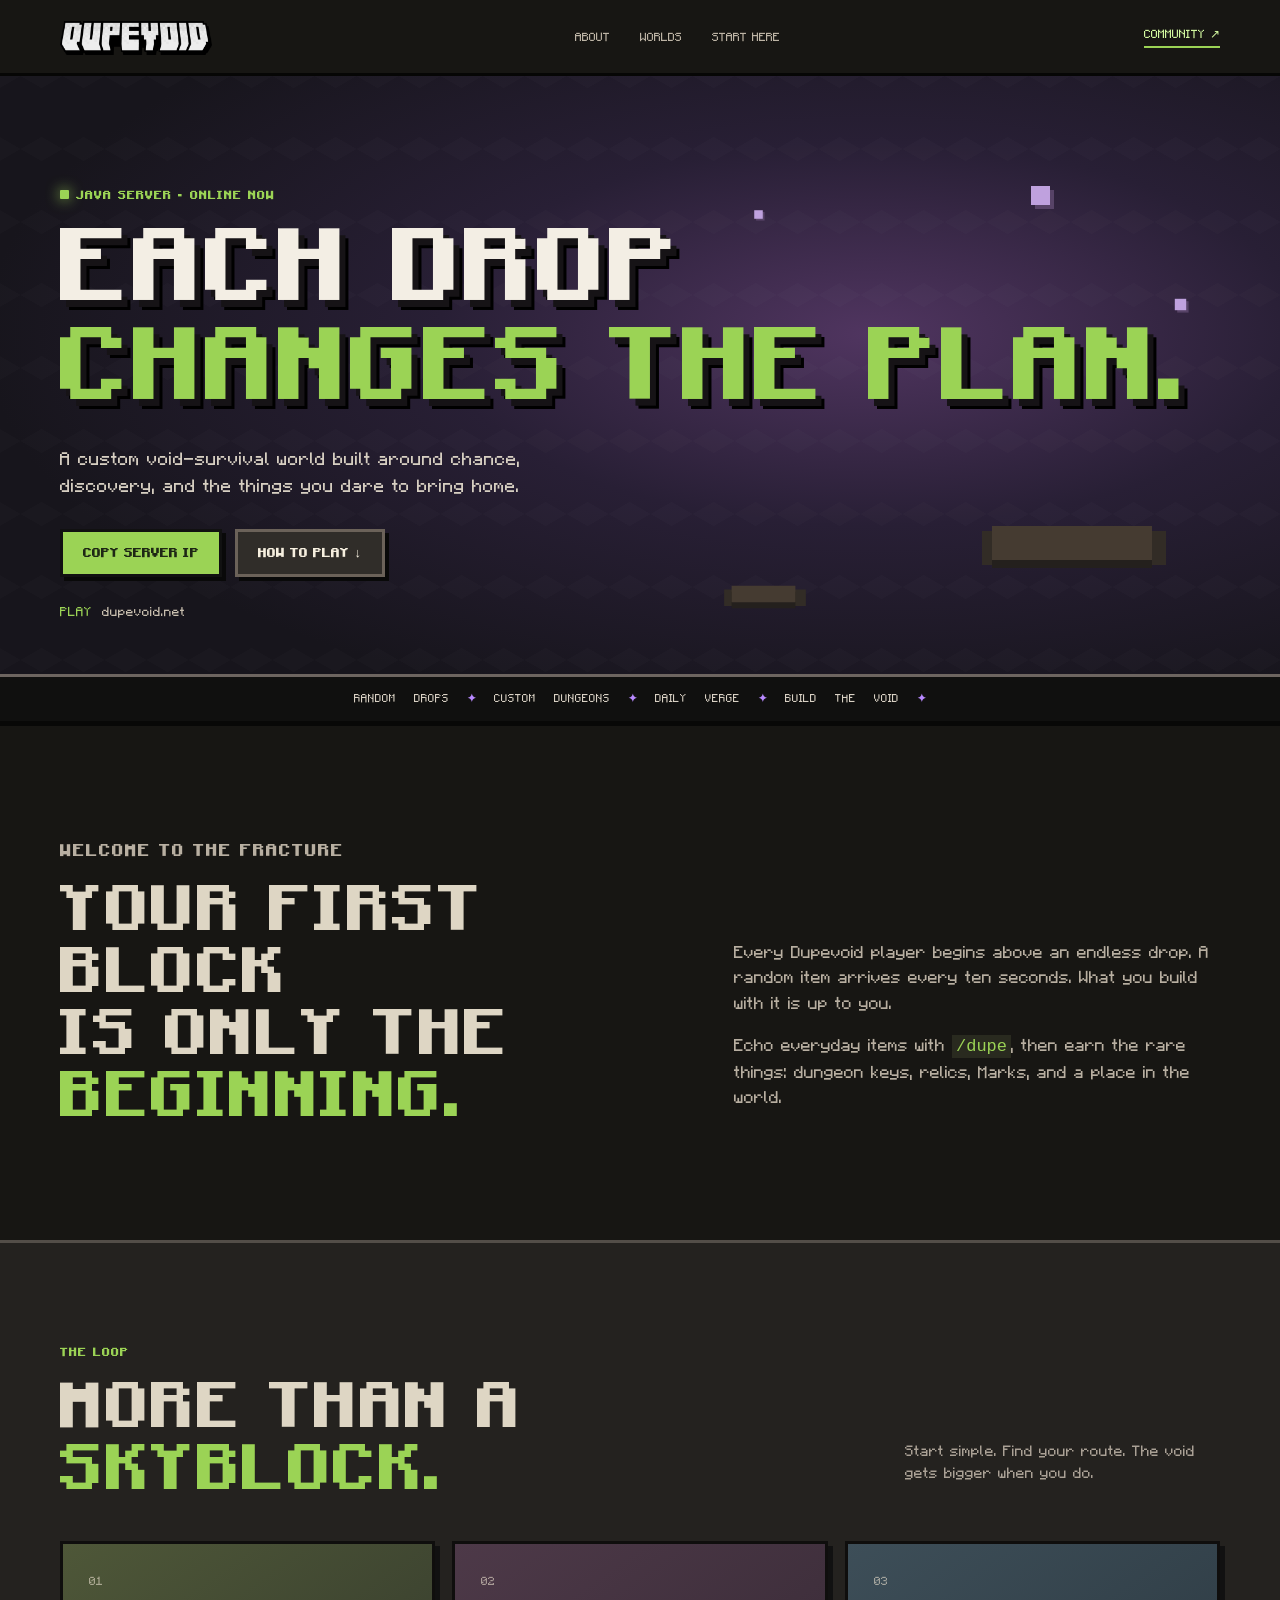
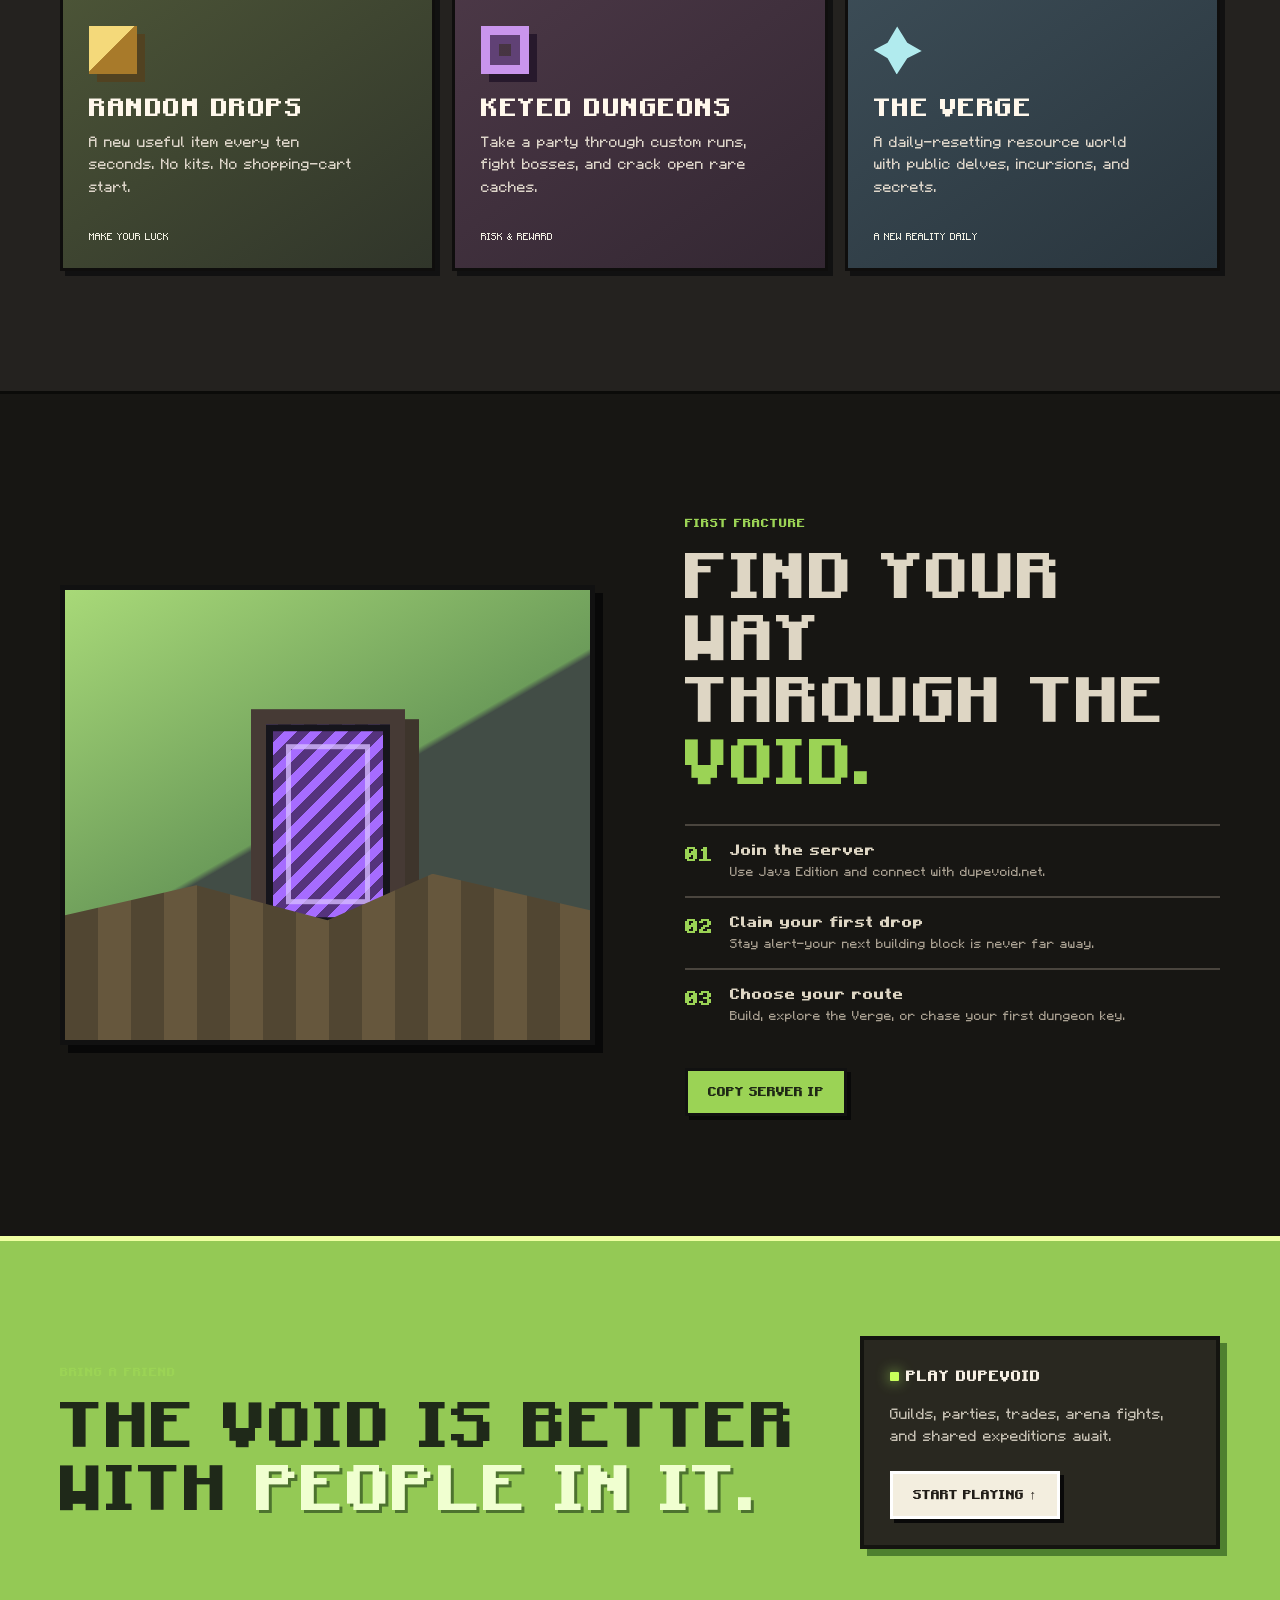
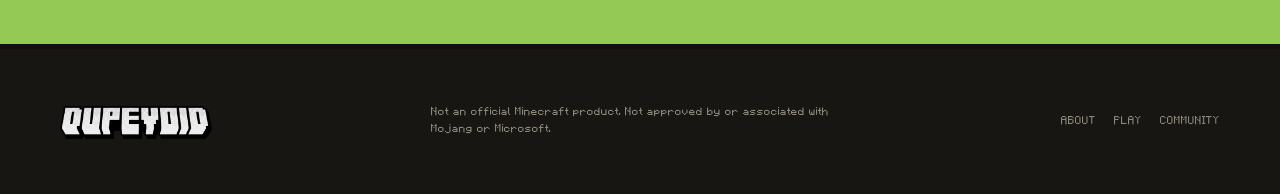
==== index.html @ ada8e4bd "Simplify to static Cloudflare Pages site" ====
<!doctype html>
<html lang="en"><head><meta charset="utf-8"><meta name="viewport" content="width=device-width,initial-scale=1"><meta name="description" content="Dupevoid is a custom Minecraft void-survival server."><meta property="og:title" content="Dupevoid — Each Drop Changes the Plan"><meta property="og:image" content="https://dupevoid.net/assets/og.png"><title>Dupevoid — Each Drop Changes the Plan</title><style>
@font-face{font-family:Mine;src:url("assets/fonts/MinecraftRegular-Bmg3.otf")}@font-face{font-family:Mine;src:url("assets/fonts/MinecraftBold-nMK1.otf");font-weight:800}:root{--ink:#151411;--ash:#ded6c4;--muted:#aaa192;--lime:#9bd355;--mint:#d3f9a0;--violet:#b889ff;--shell:min(1160px,calc(100% - 48px))}*{box-sizing:border-box}html{scroll-behavior:smooth;background:var(--ink)}body{margin:0;color:var(--ash);background:#171613;font:15px/1.5 Mine,monospace}a{color:inherit;text-decoration:none}.shell{width:var(--shell);margin:auto}.topbar{height:76px;display:flex;justify-content:space-between;align-items:center;padding:0 max(24px,calc((100vw - 1160px)/2));background:#171613;border-bottom:3px solid #060605;position:relative;z-index:5}.brand img{display:block;width:150px;height:48px;object-fit:contain;filter:drop-shadow(2px 3px #000)}nav{display:flex;gap:30px;text-transform:uppercase;font-size:12px;color:#bdb4a5}nav a:hover,.footer a:hover{color:var(--lime)}.discord-link{font-size:12px;text-transform:uppercase;color:var(--mint);border-bottom:2px solid var(--lime);padding-bottom:3px}.hero{min-height:650px;position:relative;overflow:hidden;background:radial-gradient(ellipse at 68% 40%,#503560,#281f35 35%,#17151c 72%);border-bottom:5px solid #080807}.hero:before{content:"";position:absolute;inset:0;opacity:.45;background-image:linear-gradient(30deg,#ffffff08 12%,transparent 12.5%,transparent 87%,#ffffff08 87.5%),linear-gradient(150deg,#ffffff08 12%,transparent 12.5%,transparent 87%,#ffffff08 87.5%);background-size:42px 73px}.hero-content{position:relative;z-index:2;padding-top:110px}.eyebrow,.section-kicker{margin:0 0 16px;font-size:12px;color:var(--lime);text-transform:uppercase;letter-spacing:1px;font-weight:800}.pulse,.online-dot{width:9px;height:9px;display:inline-block;border-radius:1px;background:var(--lime);box-shadow:0 0 14px var(--lime);margin-right:7px}h1,h2,h3,p{margin-top:0}h1,h2,h3{font-weight:800;line-height:.97;letter-spacing:.5px}h1{font-size:clamp(52px,8vw,112px);color:#f3eee4;text-shadow:6px 7px #161316,9px 10px #000;margin:0}h1 em,h2 span{color:var(--lime);font-style:normal}.hero-copy{font-size:18px;max-width:490px;margin:28px 0;color:#d6cec1}.hero-actions{display:flex;gap:13px;flex-wrap:wrap}.button{display:inline-flex;cursor:pointer;align-items:center;justify-content:center;gap:12px;padding:14px 20px 12px;border:3px solid #111;text-transform:uppercase;font:800 13px Mine,monospace;box-shadow:4px 4px #090909;transition:.15s}.button:hover{transform:translate(2px,2px);box-shadow:2px 2px #090909}.green{background:var(--lime);color:#1e2715}.dark{background:#302d29;color:#f6efdf;border-color:#6b6259}.light{background:#f3eedf;color:#211d18;border-color:#fff}.server-address{margin:26px 0 0;color:#c8beae;font-size:13px}.server-address span{color:var(--lime);margin-right:10px}.hero-strip{position:absolute;z-index:2;bottom:0;width:100%;background:#10100f;border-top:3px solid #6d6560;padding:14px 0;text-align:center;color:#d9d1c4;font-size:11px;word-spacing:14px}.hero-strip b{color:var(--violet)}.float{position:absolute;display:block}.block{width:19px;height:19px;background:#bfa1de;box-shadow:4px 4px #574367}.b1{top:17%;right:18%}.b2{top:34%;right:7%;transform:scale(.6)}.b3{top:20%;right:40%;transform:scale(.45)}.island{background:#453b31;box-shadow:0 8px #24201d,14px 5px #322c26,-10px 5px #322c26}.i1{width:160px;height:34px;right:10%;bottom:25%}.i2{width:85px;height:22px;right:37%;bottom:18%;transform:scale(.75)}.section{padding:112px 0}.intro-grid{display:grid;grid-template-columns:1.1fr .9fr;gap:80px;align-items:end}.intro h2,.systems h2,.journey h2,.community h2{font-size:clamp(40px,5vw,70px);margin:0}.intro p{color:#b8afa1;font-size:17px}.intro code{color:var(--lime);background:#292a1f;padding:2px 4px}.systems{background:#24221f;padding:100px 0 120px;border-top:3px solid #534e48;border-bottom:3px solid #0b0b09}.systems-heading{display:flex;align-items:end;justify-content:space-between;gap:50px;margin-bottom:40px}.systems-heading>p{max-width:315px;color:#aaa195}.card-grid{display:grid;grid-template-columns:repeat(3,1fr);gap:17px}.feature-card{min-height:330px;position:relative;overflow:hidden;padding:26px;border:3px solid #0f0e0d;box-shadow:5px 5px #111}.drops{background:linear-gradient(145deg,#4e5738,#30352a)}.dungeon{background:linear-gradient(145deg,#4d3948,#332732)}.verge{background:linear-gradient(145deg,#3d4e58,#29353d)}.card-number{color:#e9dfcd99;font-size:12px}.pixel{width:48px;height:48px;margin:34px 0 23px}.box{background:linear-gradient(135deg,#f4d97a 0 47%,#a87a2a 48%);box-shadow:8px 8px #514221}.gate{border:9px solid #c995ed;box-shadow:inset 0 0 0 9px #604175,8px 8px #27192c}.rift{background:#b1ebee;clip-path:polygon(49% 0,70% 34%,100% 51%,70% 66%,48% 100%,29% 66%,0 49%,29% 34%);box-shadow:8px 8px #386b70}.feature-card h3{font-size:25px;margin:0 0 10px;color:#fff8ec}.feature-card p{color:#ded6ca;max-width:275px}.card-tag{position:absolute;bottom:23px;color:#f4f2e5;font-size:10px}.journey{padding:120px 0;display:grid;grid-template-columns:1fr 1fr;gap:90px;align-items:center}.journey-art{height:460px;position:relative;background:linear-gradient(150deg,#a8d978,#6c9c5a 48%,#424d46 49%);overflow:hidden;border:5px solid #111;box-shadow:8px 8px #080808}.ground{position:absolute;bottom:0;width:100%;height:37%;background:repeating-linear-gradient(90deg,#514632 0 33px,#66573d 33px 66px);clip-path:polygon(0 25%,25% 7%,50% 28%,70% 0,100% 22%,100% 100%,0 100%)}.portal{position:absolute;width:154px;height:230px;left:50%;top:50%;transform:translate(-50%,-46%);border:15px solid #463a35;box-shadow:inset 0 0 0 7px #16151c,14px 10px #3e352c;background:repeating-linear-gradient(135deg,#a66cff 0 9px,#55337d 9px 18px)}.portal span{position:absolute;inset:20px;border:5px solid #d5bbff;opacity:.8}.journey-copy ol{padding:0;margin:28px 0;list-style:none}.journey-copy li{display:flex;gap:17px;padding:14px 0;border-top:2px solid #4a453e}.journey-copy li strong{color:var(--lime);font-size:20px}.journey-copy li b,.journey-copy li small{display:block}.journey-copy li small{color:var(--muted);font-size:13px}.community{padding:95px 0;background:#94c955;color:#1f2919;border-top:5px solid #efffa2;border-bottom:5px solid #111}.community-inner{display:flex;justify-content:space-between;align-items:center;gap:60px}.community h2{color:#1f2919}.community h2 span{color:#f0ffd0;text-shadow:3px 3px #4d732f}.community-card{width:min(360px,100%);padding:26px;color:#f7f0e4;background:#292820;border:4px solid #141410;box-shadow:7px 7px #4e802f}.community-card p{color:#c6c0b3;margin:15px 0 22px}.online-dot{background:#c9ff5b}.footer{padding:48px 0;display:flex;justify-content:space-between;gap:28px;align-items:center;color:#8c8579;font-size:11px}.footer p{max-width:410px;margin:0}.footer>div{display:flex;gap:18px;text-transform:uppercase}@media(max-width:720px){.topbar{height:64px;padding:0 20px}.brand img{width:112px;height:38px}nav{display:none}.hero{min-height:610px}.hero-content{padding-top:85px}.hero-strip{line-height:2;word-spacing:4px;padding-inline:20px}.intro-grid,.journey,.card-grid{grid-template-columns:1fr}.intro-grid{gap:25px}.section,.systems{padding:72px 0}.systems-heading,.community-inner{display:block}.systems-heading>p{margin-top:22px}.feature-card{min-height:285px}.journey{padding:80px 0;gap:45px}.journey-art{height:330px}.community{padding:70px 0}.community-card{margin-top:36px}.footer{display:block}.footer p{margin:25px 0}.footer>div{flex-wrap:wrap}.float{opacity:.55}}
</style></head><body>
<header class="topbar"><a class="brand" href="#top"><img src="assets/dupevoid-logo.png" alt="Dupevoid"></a><nav><a href="#about">About</a><a href="#worlds">Worlds</a><a href="#begin">Start here</a></nav><a class="discord-link" href="#community">Community ↗</a></header><main><section class="hero" id="top"><i class="float block b1"></i><i class="float block b2"></i><i class="float block b3"></i><i class="float island i1"></i><i class="float island i2"></i><div class="hero-content shell"><p class="eyebrow"><span class="pulse"></span>Java server · Online now</p><h1>EACH DROP<br><em>CHANGES THE PLAN.</em></h1><p class="hero-copy">A custom void-survival world built around chance, discovery, and the things you dare to bring home.</p><div class="hero-actions"><button class="button green copy">Copy server IP</button><a class="button dark" href="#begin">How to play ↓</a></div><p class="server-address"><span>PLAY</span>dupevoid.net</p></div><div class="hero-strip">RANDOM DROPS <b>✦</b> CUSTOM DUNGEONS <b>✦</b> DAILY VERGE <b>✦</b> BUILD THE VOID <b>✦</b></div></section>
<section class="intro section shell" id="about"><p class="section-kicker">WELCOME TO THE FRACTURE</p><div class="intro-grid"><h2>YOUR FIRST BLOCK<br>IS ONLY THE <span>BEGINNING.</span></h2><div><p>Every Dupevoid player begins above an endless drop. A random item arrives every ten seconds. What you build with it is up to you.</p><p>Echo everyday items with <code>/dupe</code>, then earn the rare things: dungeon keys, relics, Marks, and a place in the world.</p></div></div></section>
<section class="systems" id="worlds"><div class="shell"><div class="systems-heading"><div><p class="section-kicker">THE LOOP</p><h2>MORE THAN A<br><span>SKYBLOCK.</span></h2></div><p>Start simple. Find your route. The void gets bigger when you do.</p></div><div class="card-grid"><article class="feature-card drops"><span class="card-number">01</span><div class="pixel box"></div><h3>RANDOM DROPS</h3><p>A new useful item every ten seconds. No kits. No shopping-cart start.</p><span class="card-tag">MAKE YOUR LUCK</span></article><article class="feature-card dungeon"><span class="card-number">02</span><div class="pixel gate"></div><h3>KEYED DUNGEONS</h3><p>Take a party through custom runs, fight bosses, and crack open rare caches.</p><span class="card-tag">RISK &amp; REWARD</span></article><article class="feature-card verge"><span class="card-number">03</span><div class="pixel rift"></div><h3>THE VERGE</h3><p>A daily-resetting resource world with public delves, incursions, and secrets.</p><span class="card-tag">A NEW REALITY DAILY</span></article></div></div></section>
<section class="journey shell" id="begin"><div class="journey-art"><div class="portal"><span></span></div><div class="ground"></div></div><div class="journey-copy"><p class="section-kicker">FIRST FRACTURE</p><h2>FIND YOUR WAY<br>THROUGH THE <span>VOID.</span></h2><ol><li><strong>01</strong><span><b>Join the server</b><small>Use Java Edition and connect with dupevoid.net.</small></span></li><li><strong>02</strong><span><b>Claim your first drop</b><small>Stay alert—your next building block is never far away.</small></span></li><li><strong>03</strong><span><b>Choose your route</b><small>Build, explore the Verge, or chase your first dungeon key.</small></span></li></ol><button class="button green copy">Copy server IP</button></div></section>
<section class="community" id="community"><div class="shell community-inner"><div><p class="section-kicker">BRING A FRIEND</p><h2>THE VOID IS BETTER<br>WITH <span>PEOPLE IN IT.</span></h2></div><div class="community-card"><span class="online-dot"></span><b>PLAY DUPEVOID</b><p>Guilds, parties, trades, arena fights, and shared expeditions await.</p><a class="button light" href="#top">Start playing ↑</a></div></div></section></main><footer class="footer shell"><a class="brand" href="#top"><img src="assets/dupevoid-logo.png" alt="Dupevoid"></a><p>Not an official Minecraft product. Not approved by or associated with Mojang or Microsoft.</p><div><a href="#about">About</a><a href="#begin">Play</a><a href="#community">Community</a></div></footer><script>document.querySelectorAll('.copy').forEach(b=>b.onclick=async()=>{await navigator.clipboard.writeText('dupevoid.net');let t=b.textContent;b.textContent='Copied!';setTimeout(()=>b.textContent=t,1600)})</script></body></html>
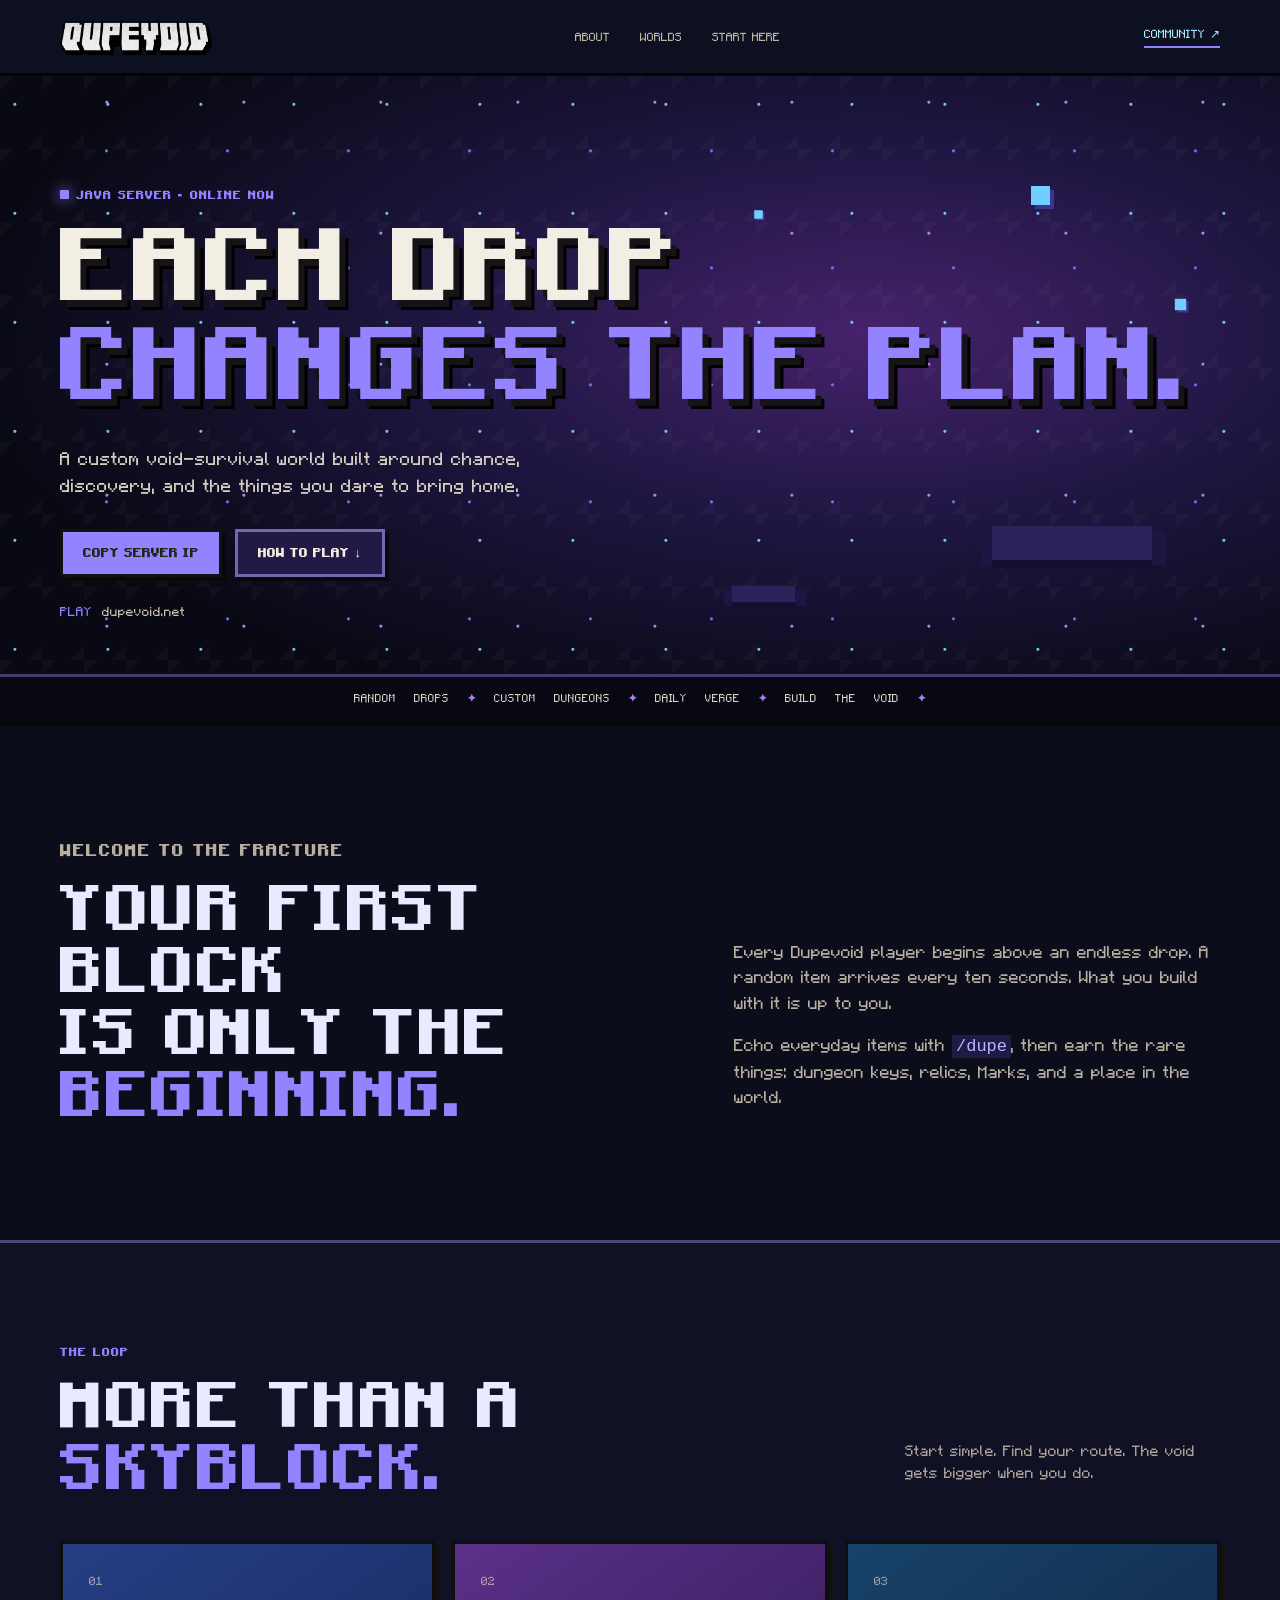
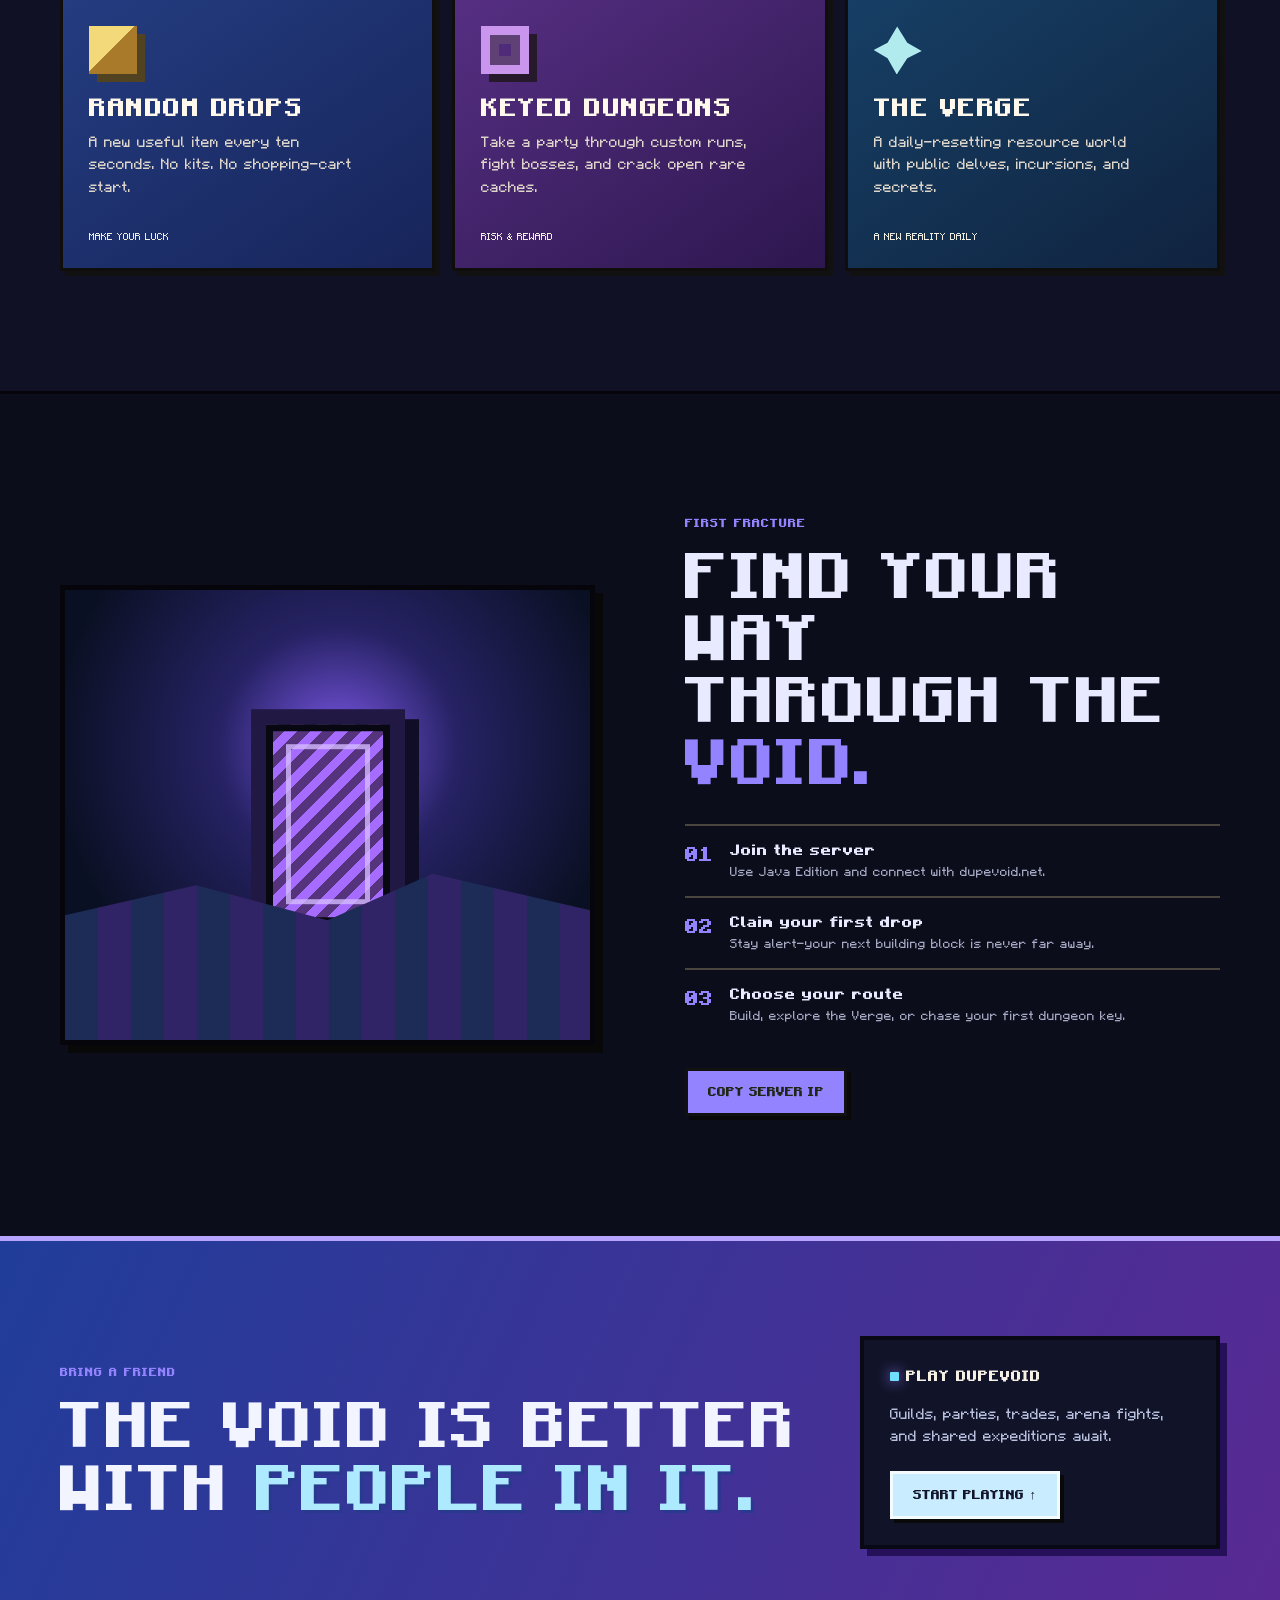
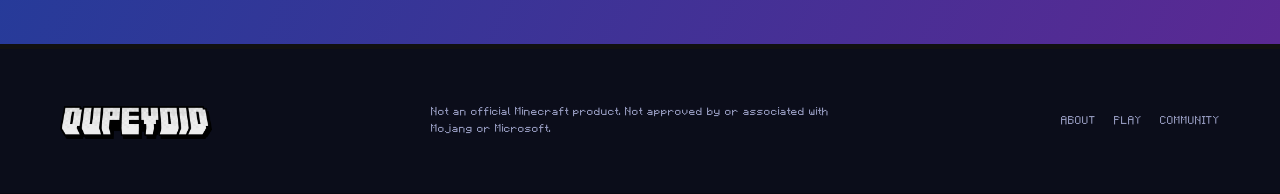
==== commit ae011323: "Shift Dupevoid site to void palette" ====
--- a/index.html
+++ b/index.html
@@ -1,6 +1,8 @@
 <!doctype html>
 <html lang="en"><head><meta charset="utf-8"><meta name="viewport" content="width=device-width,initial-scale=1"><meta name="description" content="Dupevoid is a custom Minecraft void-survival server."><meta property="og:title" content="Dupevoid — Each Drop Changes the Plan"><meta property="og:image" content="https://dupevoid.net/assets/og.png"><title>Dupevoid — Each Drop Changes the Plan</title><style>
 @font-face{font-family:Mine;src:url("assets/fonts/MinecraftRegular-Bmg3.otf")}@font-face{font-family:Mine;src:url("assets/fonts/MinecraftBold-nMK1.otf");font-weight:800}:root{--ink:#151411;--ash:#ded6c4;--muted:#aaa192;--lime:#9bd355;--mint:#d3f9a0;--violet:#b889ff;--shell:min(1160px,calc(100% - 48px))}*{box-sizing:border-box}html{scroll-behavior:smooth;background:var(--ink)}body{margin:0;color:var(--ash);background:#171613;font:15px/1.5 Mine,monospace}a{color:inherit;text-decoration:none}.shell{width:var(--shell);margin:auto}.topbar{height:76px;display:flex;justify-content:space-between;align-items:center;padding:0 max(24px,calc((100vw - 1160px)/2));background:#171613;border-bottom:3px solid #060605;position:relative;z-index:5}.brand img{display:block;width:150px;height:48px;object-fit:contain;filter:drop-shadow(2px 3px #000)}nav{display:flex;gap:30px;text-transform:uppercase;font-size:12px;color:#bdb4a5}nav a:hover,.footer a:hover{color:var(--lime)}.discord-link{font-size:12px;text-transform:uppercase;color:var(--mint);border-bottom:2px solid var(--lime);padding-bottom:3px}.hero{min-height:650px;position:relative;overflow:hidden;background:radial-gradient(ellipse at 68% 40%,#503560,#281f35 35%,#17151c 72%);border-bottom:5px solid #080807}.hero:before{content:"";position:absolute;inset:0;opacity:.45;background-image:linear-gradient(30deg,#ffffff08 12%,transparent 12.5%,transparent 87%,#ffffff08 87.5%),linear-gradient(150deg,#ffffff08 12%,transparent 12.5%,transparent 87%,#ffffff08 87.5%);background-size:42px 73px}.hero-content{position:relative;z-index:2;padding-top:110px}.eyebrow,.section-kicker{margin:0 0 16px;font-size:12px;color:var(--lime);text-transform:uppercase;letter-spacing:1px;font-weight:800}.pulse,.online-dot{width:9px;height:9px;display:inline-block;border-radius:1px;background:var(--lime);box-shadow:0 0 14px var(--lime);margin-right:7px}h1,h2,h3,p{margin-top:0}h1,h2,h3{font-weight:800;line-height:.97;letter-spacing:.5px}h1{font-size:clamp(52px,8vw,112px);color:#f3eee4;text-shadow:6px 7px #161316,9px 10px #000;margin:0}h1 em,h2 span{color:var(--lime);font-style:normal}.hero-copy{font-size:18px;max-width:490px;margin:28px 0;color:#d6cec1}.hero-actions{display:flex;gap:13px;flex-wrap:wrap}.button{display:inline-flex;cursor:pointer;align-items:center;justify-content:center;gap:12px;padding:14px 20px 12px;border:3px solid #111;text-transform:uppercase;font:800 13px Mine,monospace;box-shadow:4px 4px #090909;transition:.15s}.button:hover{transform:translate(2px,2px);box-shadow:2px 2px #090909}.green{background:var(--lime);color:#1e2715}.dark{background:#302d29;color:#f6efdf;border-color:#6b6259}.light{background:#f3eedf;color:#211d18;border-color:#fff}.server-address{margin:26px 0 0;color:#c8beae;font-size:13px}.server-address span{color:var(--lime);margin-right:10px}.hero-strip{position:absolute;z-index:2;bottom:0;width:100%;background:#10100f;border-top:3px solid #6d6560;padding:14px 0;text-align:center;color:#d9d1c4;font-size:11px;word-spacing:14px}.hero-strip b{color:var(--violet)}.float{position:absolute;display:block}.block{width:19px;height:19px;background:#bfa1de;box-shadow:4px 4px #574367}.b1{top:17%;right:18%}.b2{top:34%;right:7%;transform:scale(.6)}.b3{top:20%;right:40%;transform:scale(.45)}.island{background:#453b31;box-shadow:0 8px #24201d,14px 5px #322c26,-10px 5px #322c26}.i1{width:160px;height:34px;right:10%;bottom:25%}.i2{width:85px;height:22px;right:37%;bottom:18%;transform:scale(.75)}.section{padding:112px 0}.intro-grid{display:grid;grid-template-columns:1.1fr .9fr;gap:80px;align-items:end}.intro h2,.systems h2,.journey h2,.community h2{font-size:clamp(40px,5vw,70px);margin:0}.intro p{color:#b8afa1;font-size:17px}.intro code{color:var(--lime);background:#292a1f;padding:2px 4px}.systems{background:#24221f;padding:100px 0 120px;border-top:3px solid #534e48;border-bottom:3px solid #0b0b09}.systems-heading{display:flex;align-items:end;justify-content:space-between;gap:50px;margin-bottom:40px}.systems-heading>p{max-width:315px;color:#aaa195}.card-grid{display:grid;grid-template-columns:repeat(3,1fr);gap:17px}.feature-card{min-height:330px;position:relative;overflow:hidden;padding:26px;border:3px solid #0f0e0d;box-shadow:5px 5px #111}.drops{background:linear-gradient(145deg,#4e5738,#30352a)}.dungeon{background:linear-gradient(145deg,#4d3948,#332732)}.verge{background:linear-gradient(145deg,#3d4e58,#29353d)}.card-number{color:#e9dfcd99;font-size:12px}.pixel{width:48px;height:48px;margin:34px 0 23px}.box{background:linear-gradient(135deg,#f4d97a 0 47%,#a87a2a 48%);box-shadow:8px 8px #514221}.gate{border:9px solid #c995ed;box-shadow:inset 0 0 0 9px #604175,8px 8px #27192c}.rift{background:#b1ebee;clip-path:polygon(49% 0,70% 34%,100% 51%,70% 66%,48% 100%,29% 66%,0 49%,29% 34%);box-shadow:8px 8px #386b70}.feature-card h3{font-size:25px;margin:0 0 10px;color:#fff8ec}.feature-card p{color:#ded6ca;max-width:275px}.card-tag{position:absolute;bottom:23px;color:#f4f2e5;font-size:10px}.journey{padding:120px 0;display:grid;grid-template-columns:1fr 1fr;gap:90px;align-items:center}.journey-art{height:460px;position:relative;background:linear-gradient(150deg,#a8d978,#6c9c5a 48%,#424d46 49%);overflow:hidden;border:5px solid #111;box-shadow:8px 8px #080808}.ground{position:absolute;bottom:0;width:100%;height:37%;background:repeating-linear-gradient(90deg,#514632 0 33px,#66573d 33px 66px);clip-path:polygon(0 25%,25% 7%,50% 28%,70% 0,100% 22%,100% 100%,0 100%)}.portal{position:absolute;width:154px;height:230px;left:50%;top:50%;transform:translate(-50%,-46%);border:15px solid #463a35;box-shadow:inset 0 0 0 7px #16151c,14px 10px #3e352c;background:repeating-linear-gradient(135deg,#a66cff 0 9px,#55337d 9px 18px)}.portal span{position:absolute;inset:20px;border:5px solid #d5bbff;opacity:.8}.journey-copy ol{padding:0;margin:28px 0;list-style:none}.journey-copy li{display:flex;gap:17px;padding:14px 0;border-top:2px solid #4a453e}.journey-copy li strong{color:var(--lime);font-size:20px}.journey-copy li b,.journey-copy li small{display:block}.journey-copy li small{color:var(--muted);font-size:13px}.community{padding:95px 0;background:#94c955;color:#1f2919;border-top:5px solid #efffa2;border-bottom:5px solid #111}.community-inner{display:flex;justify-content:space-between;align-items:center;gap:60px}.community h2{color:#1f2919}.community h2 span{color:#f0ffd0;text-shadow:3px 3px #4d732f}.community-card{width:min(360px,100%);padding:26px;color:#f7f0e4;background:#292820;border:4px solid #141410;box-shadow:7px 7px #4e802f}.community-card p{color:#c6c0b3;margin:15px 0 22px}.online-dot{background:#c9ff5b}.footer{padding:48px 0;display:flex;justify-content:space-between;gap:28px;align-items:center;color:#8c8579;font-size:11px}.footer p{max-width:410px;margin:0}.footer>div{display:flex;gap:18px;text-transform:uppercase}@media(max-width:720px){.topbar{height:64px;padding:0 20px}.brand img{width:112px;height:38px}nav{display:none}.hero{min-height:610px}.hero-content{padding-top:85px}.hero-strip{line-height:2;word-spacing:4px;padding-inline:20px}.intro-grid,.journey,.card-grid{grid-template-columns:1fr}.intro-grid{gap:25px}.section,.systems{padding:72px 0}.systems-heading,.community-inner{display:block}.systems-heading>p{margin-top:22px}.feature-card{min-height:285px}.journey{padding:80px 0;gap:45px}.journey-art{height:330px}.community{padding:70px 0}.community-card{margin-top:36px}.footer{display:block}.footer p{margin:25px 0}.footer>div{flex-wrap:wrap}.float{opacity:.55}}
+/* Void palette override */
+:root{--ink:#080912;--ash:#e8eaff;--muted:#a5a9c4;--lime:#9383ff;--mint:#aeeaff;--violet:#bd77ff}body{background:#0b0d1a}.topbar{background:#0d1020;border-bottom-color:#03040a}.hero{background:radial-gradient(ellipse at 68% 40%,#46226c 0,#1e1641 35%,#090914 73%)}.hero:before{opacity:.9;background-image:radial-gradient(circle at 16% 26%,#7ad7ff 0 1px,transparent 2px),radial-gradient(circle at 78% 20%,#c28cff 0 1px,transparent 2px),radial-gradient(circle at 88% 64%,#7b7cff 0 1px,transparent 2px),linear-gradient(135deg,#ffffff08 12%,transparent 12.5%,transparent 87%,#ffffff08 87.5%);background-size:93px 109px,137px 131px,121px 117px,42px 73px}.block{background:#70cfff;box-shadow:4px 4px #3e3390}.island{background:#2a235a;box-shadow:0 8px #120e2d,14px 5px #1b1642,-10px 5px #1b1642}.systems{background:#101124;border-top-color:#4d4679;border-bottom-color:#05050b}.drops{background:linear-gradient(145deg,#253f84,#17245a)}.dungeon{background:linear-gradient(145deg,#5a3188,#2d174f)}.verge{background:linear-gradient(145deg,#174269,#10233f)}.journey-art{background:radial-gradient(circle at 52% 35%,#7d58e8 0,#262264 30%,#0a1023 71%);border-color:#05050b}.ground{background:repeating-linear-gradient(90deg,#1d2b57 0 33px,#312466 33px 66px)}.portal{border-color:#211943;box-shadow:inset 0 0 0 7px #070812,14px 10px #100d26}.community{background:linear-gradient(115deg,#203d9a,#5a2993);color:#eef0ff;border-top-color:#b6a4ff}.community h2{color:#f2f4ff}.community h2 span{color:#aeeaff;text-shadow:3px 3px #29398d}.community-card{background:#111329;border-color:#080914;box-shadow:7px 7px #27105a}.community-card p{color:#b9c0de}.online-dot{background:#70dfff}.light{background:#c9edff;color:#11142a;border-color:#f4fbff}.dark{background:#201a45;border-color:#7168b5}.intro code{color:#bcb5ff;background:#201b44}.hero-strip{background:#070812;border-top-color:#443d72}.footer{color:#9297bb}
 </style></head><body>
 <header class="topbar"><a class="brand" href="#top"><img src="assets/dupevoid-logo.png" alt="Dupevoid"></a><nav><a href="#about">About</a><a href="#worlds">Worlds</a><a href="#begin">Start here</a></nav><a class="discord-link" href="#community">Community ↗</a></header><main><section class="hero" id="top"><i class="float block b1"></i><i class="float block b2"></i><i class="float block b3"></i><i class="float island i1"></i><i class="float island i2"></i><div class="hero-content shell"><p class="eyebrow"><span class="pulse"></span>Java server · Online now</p><h1>EACH DROP<br><em>CHANGES THE PLAN.</em></h1><p class="hero-copy">A custom void-survival world built around chance, discovery, and the things you dare to bring home.</p><div class="hero-actions"><button class="button green copy">Copy server IP</button><a class="button dark" href="#begin">How to play ↓</a></div><p class="server-address"><span>PLAY</span>dupevoid.net</p></div><div class="hero-strip">RANDOM DROPS <b>✦</b> CUSTOM DUNGEONS <b>✦</b> DAILY VERGE <b>✦</b> BUILD THE VOID <b>✦</b></div></section>
 <section class="intro section shell" id="about"><p class="section-kicker">WELCOME TO THE FRACTURE</p><div class="intro-grid"><h2>YOUR FIRST BLOCK<br>IS ONLY THE <span>BEGINNING.</span></h2><div><p>Every Dupevoid player begins above an endless drop. A random item arrives every ten seconds. What you build with it is up to you.</p><p>Echo everyday items with <code>/dupe</code>, then earn the rare things: dungeon keys, relics, Marks, and a place in the world.</p></div></div></section>
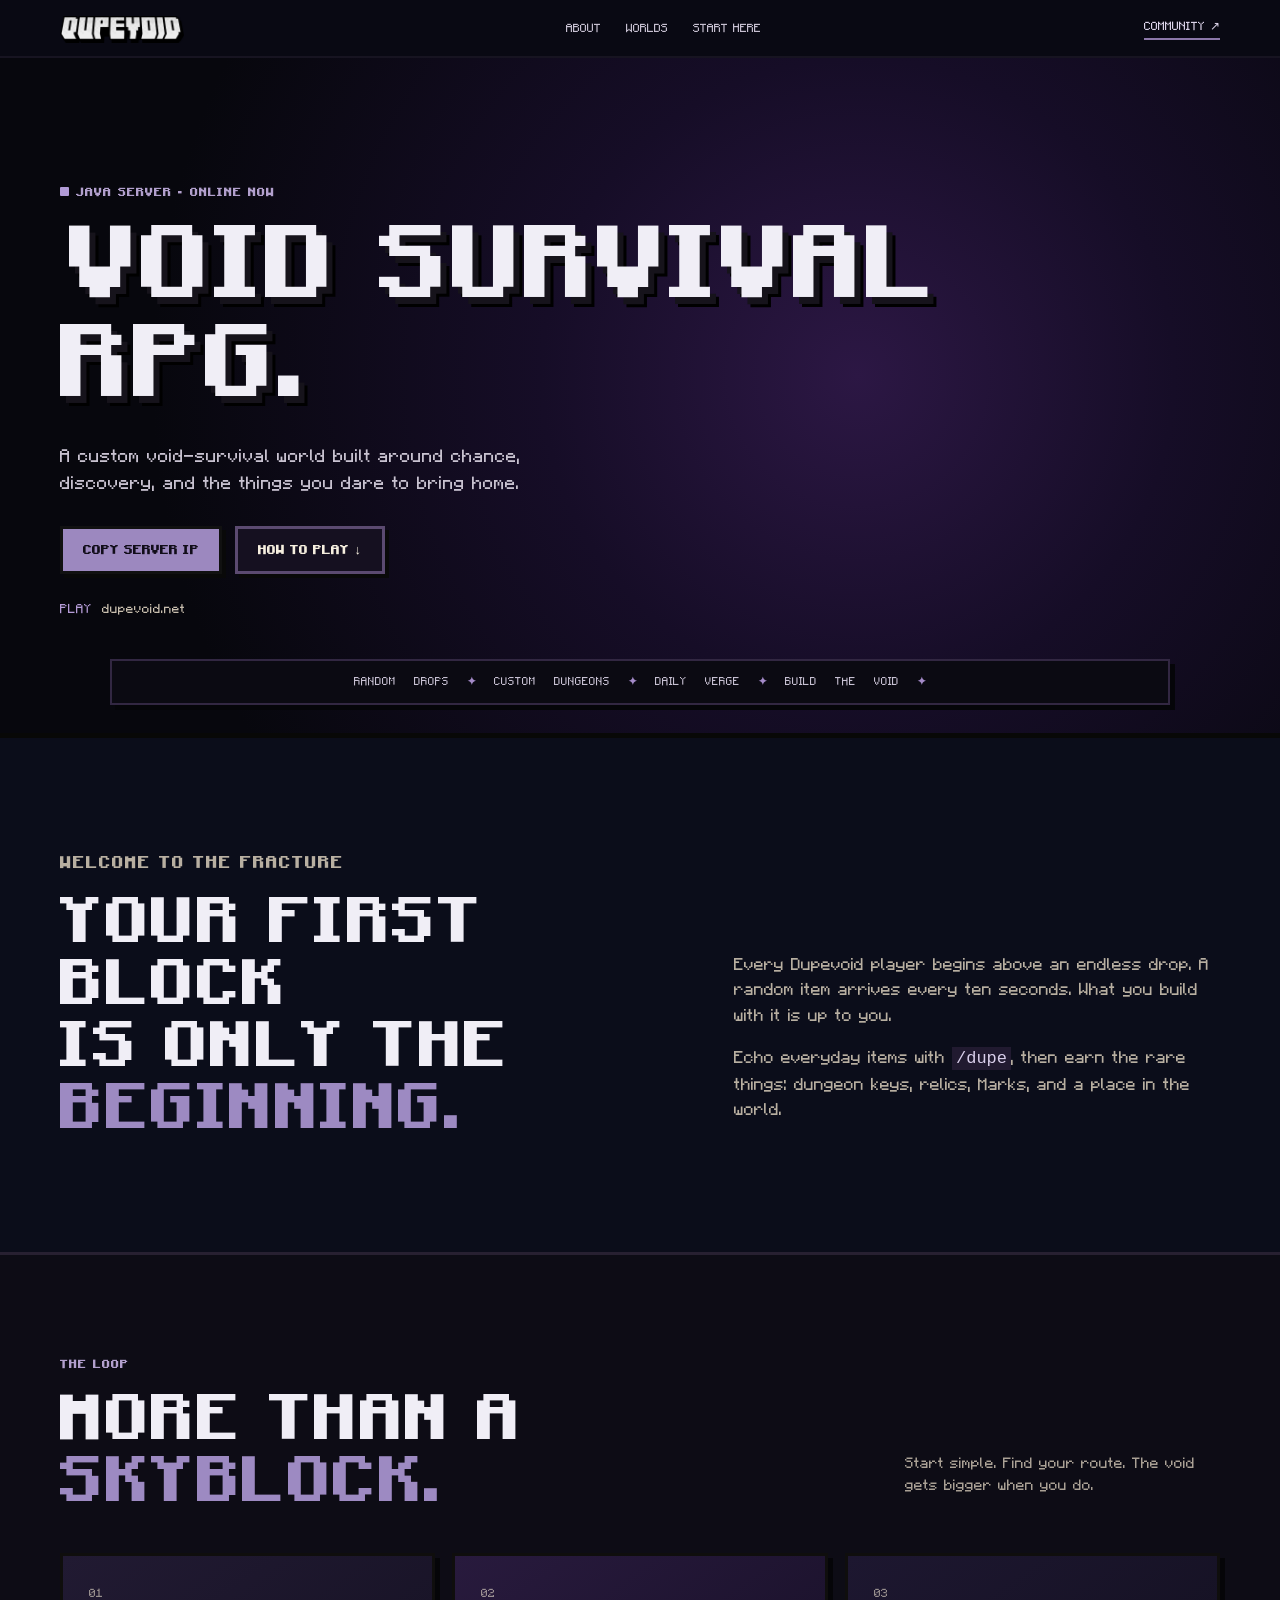
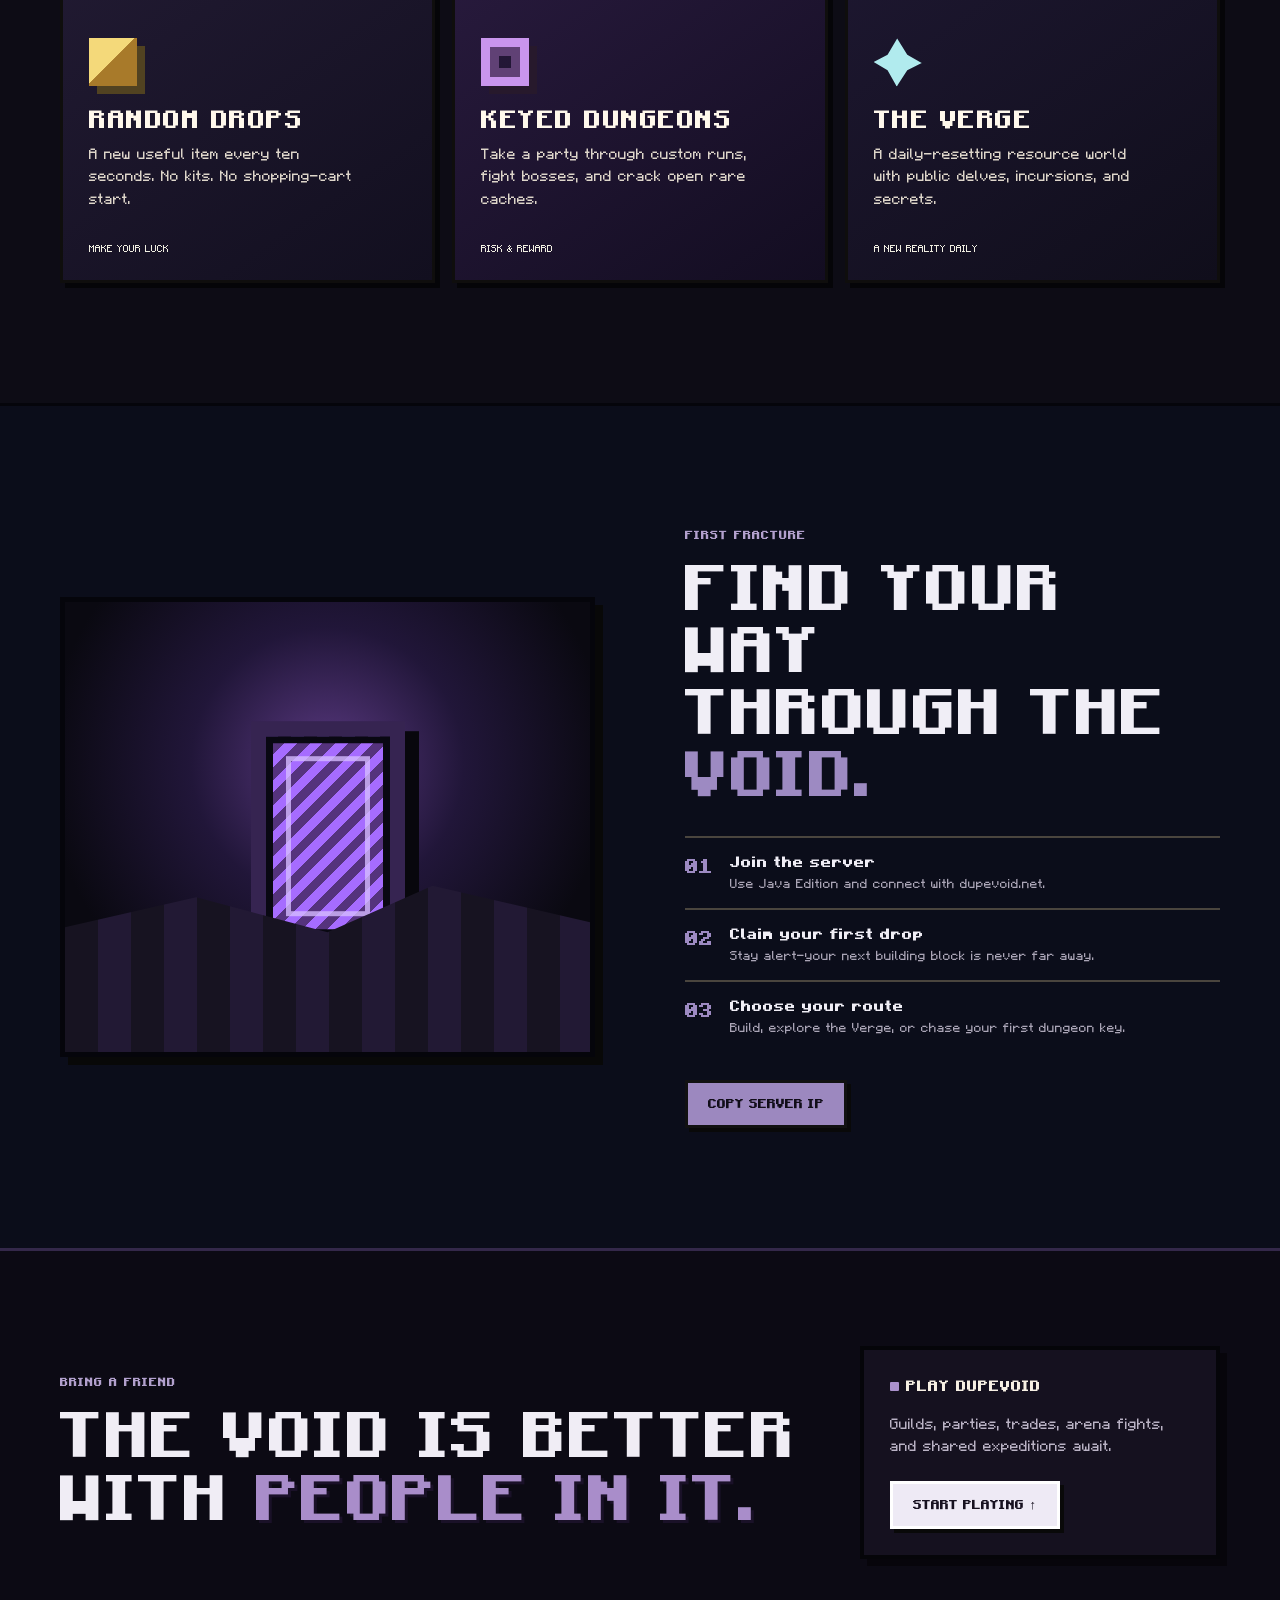
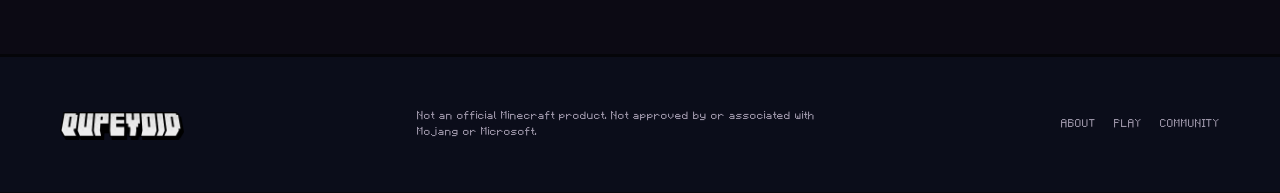
==== commit 5de0ecf0: "Refine Dupevoid hero visual hierarchy" ====
--- a/index.html
+++ b/index.html
@@ -1,8 +1,10 @@
 <!doctype html>
-<html lang="en"><head><meta charset="utf-8"><meta name="viewport" content="width=device-width,initial-scale=1"><meta name="description" content="Dupevoid is a custom Minecraft void-survival server."><meta property="og:title" content="Dupevoid — Each Drop Changes the Plan"><meta property="og:image" content="https://dupevoid.net/assets/og.png"><title>Dupevoid — Each Drop Changes the Plan</title><style>
+<html lang="en"><head><meta charset="utf-8"><meta name="viewport" content="width=device-width,initial-scale=1"><meta name="description" content="Dupevoid is a custom Minecraft void-survival server."><meta property="og:title" content="Dupevoid — Each Drop Changes the Plan"><meta property="og:image" content="https://dupevoid.net/assets/og.png"><link rel="icon" type="image/png" href="assets/site-icon.png"><link rel="apple-touch-icon" href="assets/site-icon.png"><title>Dupevoid — Each Drop Changes the Plan</title><style>
 @font-face{font-family:Mine;src:url("assets/fonts/MinecraftRegular-Bmg3.otf")}@font-face{font-family:Mine;src:url("assets/fonts/MinecraftBold-nMK1.otf");font-weight:800}:root{--ink:#151411;--ash:#ded6c4;--muted:#aaa192;--lime:#9bd355;--mint:#d3f9a0;--violet:#b889ff;--shell:min(1160px,calc(100% - 48px))}*{box-sizing:border-box}html{scroll-behavior:smooth;background:var(--ink)}body{margin:0;color:var(--ash);background:#171613;font:15px/1.5 Mine,monospace}a{color:inherit;text-decoration:none}.shell{width:var(--shell);margin:auto}.topbar{height:76px;display:flex;justify-content:space-between;align-items:center;padding:0 max(24px,calc((100vw - 1160px)/2));background:#171613;border-bottom:3px solid #060605;position:relative;z-index:5}.brand img{display:block;width:150px;height:48px;object-fit:contain;filter:drop-shadow(2px 3px #000)}nav{display:flex;gap:30px;text-transform:uppercase;font-size:12px;color:#bdb4a5}nav a:hover,.footer a:hover{color:var(--lime)}.discord-link{font-size:12px;text-transform:uppercase;color:var(--mint);border-bottom:2px solid var(--lime);padding-bottom:3px}.hero{min-height:650px;position:relative;overflow:hidden;background:radial-gradient(ellipse at 68% 40%,#503560,#281f35 35%,#17151c 72%);border-bottom:5px solid #080807}.hero:before{content:"";position:absolute;inset:0;opacity:.45;background-image:linear-gradient(30deg,#ffffff08 12%,transparent 12.5%,transparent 87%,#ffffff08 87.5%),linear-gradient(150deg,#ffffff08 12%,transparent 12.5%,transparent 87%,#ffffff08 87.5%);background-size:42px 73px}.hero-content{position:relative;z-index:2;padding-top:110px}.eyebrow,.section-kicker{margin:0 0 16px;font-size:12px;color:var(--lime);text-transform:uppercase;letter-spacing:1px;font-weight:800}.pulse,.online-dot{width:9px;height:9px;display:inline-block;border-radius:1px;background:var(--lime);box-shadow:0 0 14px var(--lime);margin-right:7px}h1,h2,h3,p{margin-top:0}h1,h2,h3{font-weight:800;line-height:.97;letter-spacing:.5px}h1{font-size:clamp(52px,8vw,112px);color:#f3eee4;text-shadow:6px 7px #161316,9px 10px #000;margin:0}h1 em,h2 span{color:var(--lime);font-style:normal}.hero-copy{font-size:18px;max-width:490px;margin:28px 0;color:#d6cec1}.hero-actions{display:flex;gap:13px;flex-wrap:wrap}.button{display:inline-flex;cursor:pointer;align-items:center;justify-content:center;gap:12px;padding:14px 20px 12px;border:3px solid #111;text-transform:uppercase;font:800 13px Mine,monospace;box-shadow:4px 4px #090909;transition:.15s}.button:hover{transform:translate(2px,2px);box-shadow:2px 2px #090909}.green{background:var(--lime);color:#1e2715}.dark{background:#302d29;color:#f6efdf;border-color:#6b6259}.light{background:#f3eedf;color:#211d18;border-color:#fff}.server-address{margin:26px 0 0;color:#c8beae;font-size:13px}.server-address span{color:var(--lime);margin-right:10px}.hero-strip{position:absolute;z-index:2;bottom:0;width:100%;background:#10100f;border-top:3px solid #6d6560;padding:14px 0;text-align:center;color:#d9d1c4;font-size:11px;word-spacing:14px}.hero-strip b{color:var(--violet)}.float{position:absolute;display:block}.block{width:19px;height:19px;background:#bfa1de;box-shadow:4px 4px #574367}.b1{top:17%;right:18%}.b2{top:34%;right:7%;transform:scale(.6)}.b3{top:20%;right:40%;transform:scale(.45)}.island{background:#453b31;box-shadow:0 8px #24201d,14px 5px #322c26,-10px 5px #322c26}.i1{width:160px;height:34px;right:10%;bottom:25%}.i2{width:85px;height:22px;right:37%;bottom:18%;transform:scale(.75)}.section{padding:112px 0}.intro-grid{display:grid;grid-template-columns:1.1fr .9fr;gap:80px;align-items:end}.intro h2,.systems h2,.journey h2,.community h2{font-size:clamp(40px,5vw,70px);margin:0}.intro p{color:#b8afa1;font-size:17px}.intro code{color:var(--lime);background:#292a1f;padding:2px 4px}.systems{background:#24221f;padding:100px 0 120px;border-top:3px solid #534e48;border-bottom:3px solid #0b0b09}.systems-heading{display:flex;align-items:end;justify-content:space-between;gap:50px;margin-bottom:40px}.systems-heading>p{max-width:315px;color:#aaa195}.card-grid{display:grid;grid-template-columns:repeat(3,1fr);gap:17px}.feature-card{min-height:330px;position:relative;overflow:hidden;padding:26px;border:3px solid #0f0e0d;box-shadow:5px 5px #111}.drops{background:linear-gradient(145deg,#4e5738,#30352a)}.dungeon{background:linear-gradient(145deg,#4d3948,#332732)}.verge{background:linear-gradient(145deg,#3d4e58,#29353d)}.card-number{color:#e9dfcd99;font-size:12px}.pixel{width:48px;height:48px;margin:34px 0 23px}.box{background:linear-gradient(135deg,#f4d97a 0 47%,#a87a2a 48%);box-shadow:8px 8px #514221}.gate{border:9px solid #c995ed;box-shadow:inset 0 0 0 9px #604175,8px 8px #27192c}.rift{background:#b1ebee;clip-path:polygon(49% 0,70% 34%,100% 51%,70% 66%,48% 100%,29% 66%,0 49%,29% 34%);box-shadow:8px 8px #386b70}.feature-card h3{font-size:25px;margin:0 0 10px;color:#fff8ec}.feature-card p{color:#ded6ca;max-width:275px}.card-tag{position:absolute;bottom:23px;color:#f4f2e5;font-size:10px}.journey{padding:120px 0;display:grid;grid-template-columns:1fr 1fr;gap:90px;align-items:center}.journey-art{height:460px;position:relative;background:linear-gradient(150deg,#a8d978,#6c9c5a 48%,#424d46 49%);overflow:hidden;border:5px solid #111;box-shadow:8px 8px #080808}.ground{position:absolute;bottom:0;width:100%;height:37%;background:repeating-linear-gradient(90deg,#514632 0 33px,#66573d 33px 66px);clip-path:polygon(0 25%,25% 7%,50% 28%,70% 0,100% 22%,100% 100%,0 100%)}.portal{position:absolute;width:154px;height:230px;left:50%;top:50%;transform:translate(-50%,-46%);border:15px solid #463a35;box-shadow:inset 0 0 0 7px #16151c,14px 10px #3e352c;background:repeating-linear-gradient(135deg,#a66cff 0 9px,#55337d 9px 18px)}.portal span{position:absolute;inset:20px;border:5px solid #d5bbff;opacity:.8}.journey-copy ol{padding:0;margin:28px 0;list-style:none}.journey-copy li{display:flex;gap:17px;padding:14px 0;border-top:2px solid #4a453e}.journey-copy li strong{color:var(--lime);font-size:20px}.journey-copy li b,.journey-copy li small{display:block}.journey-copy li small{color:var(--muted);font-size:13px}.community{padding:95px 0;background:#94c955;color:#1f2919;border-top:5px solid #efffa2;border-bottom:5px solid #111}.community-inner{display:flex;justify-content:space-between;align-items:center;gap:60px}.community h2{color:#1f2919}.community h2 span{color:#f0ffd0;text-shadow:3px 3px #4d732f}.community-card{width:min(360px,100%);padding:26px;color:#f7f0e4;background:#292820;border:4px solid #141410;box-shadow:7px 7px #4e802f}.community-card p{color:#c6c0b3;margin:15px 0 22px}.online-dot{background:#c9ff5b}.footer{padding:48px 0;display:flex;justify-content:space-between;gap:28px;align-items:center;color:#8c8579;font-size:11px}.footer p{max-width:410px;margin:0}.footer>div{display:flex;gap:18px;text-transform:uppercase}@media(max-width:720px){.topbar{height:64px;padding:0 20px}.brand img{width:112px;height:38px}nav{display:none}.hero{min-height:610px}.hero-content{padding-top:85px}.hero-strip{line-height:2;word-spacing:4px;padding-inline:20px}.intro-grid,.journey,.card-grid{grid-template-columns:1fr}.intro-grid{gap:25px}.section,.systems{padding:72px 0}.systems-heading,.community-inner{display:block}.systems-heading>p{margin-top:22px}.feature-card{min-height:285px}.journey{padding:80px 0;gap:45px}.journey-art{height:330px}.community{padding:70px 0}.community-card{margin-top:36px}.footer{display:block}.footer p{margin:25px 0}.footer>div{flex-wrap:wrap}.float{opacity:.55}}
 /* Void palette override */
 :root{--ink:#080912;--ash:#e8eaff;--muted:#a5a9c4;--lime:#9383ff;--mint:#aeeaff;--violet:#bd77ff}body{background:#0b0d1a}.topbar{background:#0d1020;border-bottom-color:#03040a}.hero{background:radial-gradient(ellipse at 68% 40%,#46226c 0,#1e1641 35%,#090914 73%)}.hero:before{opacity:.9;background-image:radial-gradient(circle at 16% 26%,#7ad7ff 0 1px,transparent 2px),radial-gradient(circle at 78% 20%,#c28cff 0 1px,transparent 2px),radial-gradient(circle at 88% 64%,#7b7cff 0 1px,transparent 2px),linear-gradient(135deg,#ffffff08 12%,transparent 12.5%,transparent 87%,#ffffff08 87.5%);background-size:93px 109px,137px 131px,121px 117px,42px 73px}.block{background:#70cfff;box-shadow:4px 4px #3e3390}.island{background:#2a235a;box-shadow:0 8px #120e2d,14px 5px #1b1642,-10px 5px #1b1642}.systems{background:#101124;border-top-color:#4d4679;border-bottom-color:#05050b}.drops{background:linear-gradient(145deg,#253f84,#17245a)}.dungeon{background:linear-gradient(145deg,#5a3188,#2d174f)}.verge{background:linear-gradient(145deg,#174269,#10233f)}.journey-art{background:radial-gradient(circle at 52% 35%,#7d58e8 0,#262264 30%,#0a1023 71%);border-color:#05050b}.ground{background:repeating-linear-gradient(90deg,#1d2b57 0 33px,#312466 33px 66px)}.portal{border-color:#211943;box-shadow:inset 0 0 0 7px #070812,14px 10px #100d26}.community{background:linear-gradient(115deg,#203d9a,#5a2993);color:#eef0ff;border-top-color:#b6a4ff}.community h2{color:#f2f4ff}.community h2 span{color:#aeeaff;text-shadow:3px 3px #29398d}.community-card{background:#111329;border-color:#080914;box-shadow:7px 7px #27105a}.community-card p{color:#b9c0de}.online-dot{background:#70dfff}.light{background:#c9edff;color:#11142a;border-color:#f4fbff}.dark{background:#201a45;border-color:#7168b5}.intro code{color:#bcb5ff;background:#201b44}.hero-strip{background:#070812;border-top-color:#443d72}.footer{color:#9297bb}
+/* Final visual restraint pass */
+:root{--ink:#07070d;--ash:#f0eef6;--muted:#aaa5b6;--lime:#9d8ac2;--mint:#e7e1f2;--violet:#9176b5}.topbar{height:58px;background:#090913;border-bottom:2px solid #171421}.brand img{width:122px;height:39px}nav{gap:25px;color:#c7c0d1}.discord-link{color:#ddd5eb;border-bottom-color:#8c78aa}.hero{min-height:680px;background:radial-gradient(circle at 67% 47%,#2c1744 0,#160d27 34%,#07070d 76%)}.hero:before{display:none}.hero-content{padding-top:125px}.float{display:none}.eyebrow,.section-kicker{color:#b2a0cd}.pulse{background:#b19bd6;box-shadow:none}.hero-copy{color:#c8c2d0}.hero h1{font-size:0}.hero h1:after{content:"VOID SURVIVAL\A RPG.";white-space:pre;font:800 clamp(52px,8vw,112px)/.97 Mine,monospace;color:#f0eef6;text-shadow:6px 7px #16131b,9px 10px #000}.hero h1 em{color:inherit}.hero-strip{bottom:28px;left:50%;width:min(1060px,calc(100% - 48px));transform:translateX(-50%);border:2px solid #322742;background:#0b0a12;padding:13px 18px;box-shadow:5px 5px #050509;color:#c8c1d3}.hero-strip b{color:#a58bc9}.button.green{background:#9c88bf;color:#110d19}.button.dark{background:#151020;border-color:#5b4a70}.server-address span{color:#b49bd6}.systems{background:#0d0c15;border-top-color:#272031}.drops{background:linear-gradient(145deg,#211a32,#120f1f)}.dungeon{background:linear-gradient(145deg,#281a3d,#130d21)}.verge{background:linear-gradient(145deg,#1d1730,#100e1b)}.feature-card{box-shadow:5px 5px #050508}.intro code{color:#d9cfeb;background:#211a30}.journey-art{background:radial-gradient(circle at 50% 36%,#5a3981 0,#211639 35%,#0a0911 72%)}.ground{background:repeating-linear-gradient(90deg,#171321 0 33px,#221934 33px 66px)}.portal{border-color:#362451;box-shadow:inset 0 0 0 7px #090812,14px 10px #08070d}.community{background:#0c0a14;color:#eeeaf5;border-top:3px solid #34284a;border-bottom:3px solid #050509}.community h2{color:#f0edf5}.community h2 span{color:#a98dca;text-shadow:3px 3px #1a1128}.community-card{background:#15111f;border-color:#050509;box-shadow:7px 7px #07050b}.community-card p{color:#bab3c5}.online-dot{background:#aa91cc;box-shadow:none}.light{background:#eeeaf5;color:#171120;border-color:#fff}.footer{color:#9992a5}@media(max-width:720px){.topbar{height:54px}.brand img{width:108px;height:34px}.hero{min-height:640px}.hero-content{padding-top:90px}.hero-strip{bottom:20px;width:calc(100% - 32px)}}
 </style></head><body>
 <header class="topbar"><a class="brand" href="#top"><img src="assets/dupevoid-logo.png" alt="Dupevoid"></a><nav><a href="#about">About</a><a href="#worlds">Worlds</a><a href="#begin">Start here</a></nav><a class="discord-link" href="#community">Community ↗</a></header><main><section class="hero" id="top"><i class="float block b1"></i><i class="float block b2"></i><i class="float block b3"></i><i class="float island i1"></i><i class="float island i2"></i><div class="hero-content shell"><p class="eyebrow"><span class="pulse"></span>Java server · Online now</p><h1>EACH DROP<br><em>CHANGES THE PLAN.</em></h1><p class="hero-copy">A custom void-survival world built around chance, discovery, and the things you dare to bring home.</p><div class="hero-actions"><button class="button green copy">Copy server IP</button><a class="button dark" href="#begin">How to play ↓</a></div><p class="server-address"><span>PLAY</span>dupevoid.net</p></div><div class="hero-strip">RANDOM DROPS <b>✦</b> CUSTOM DUNGEONS <b>✦</b> DAILY VERGE <b>✦</b> BUILD THE VOID <b>✦</b></div></section>
 <section class="intro section shell" id="about"><p class="section-kicker">WELCOME TO THE FRACTURE</p><div class="intro-grid"><h2>YOUR FIRST BLOCK<br>IS ONLY THE <span>BEGINNING.</span></h2><div><p>Every Dupevoid player begins above an endless drop. A random item arrives every ten seconds. What you build with it is up to you.</p><p>Echo everyday items with <code>/dupe</code>, then earn the rare things: dungeon keys, relics, Marks, and a place in the world.</p></div></div></section>
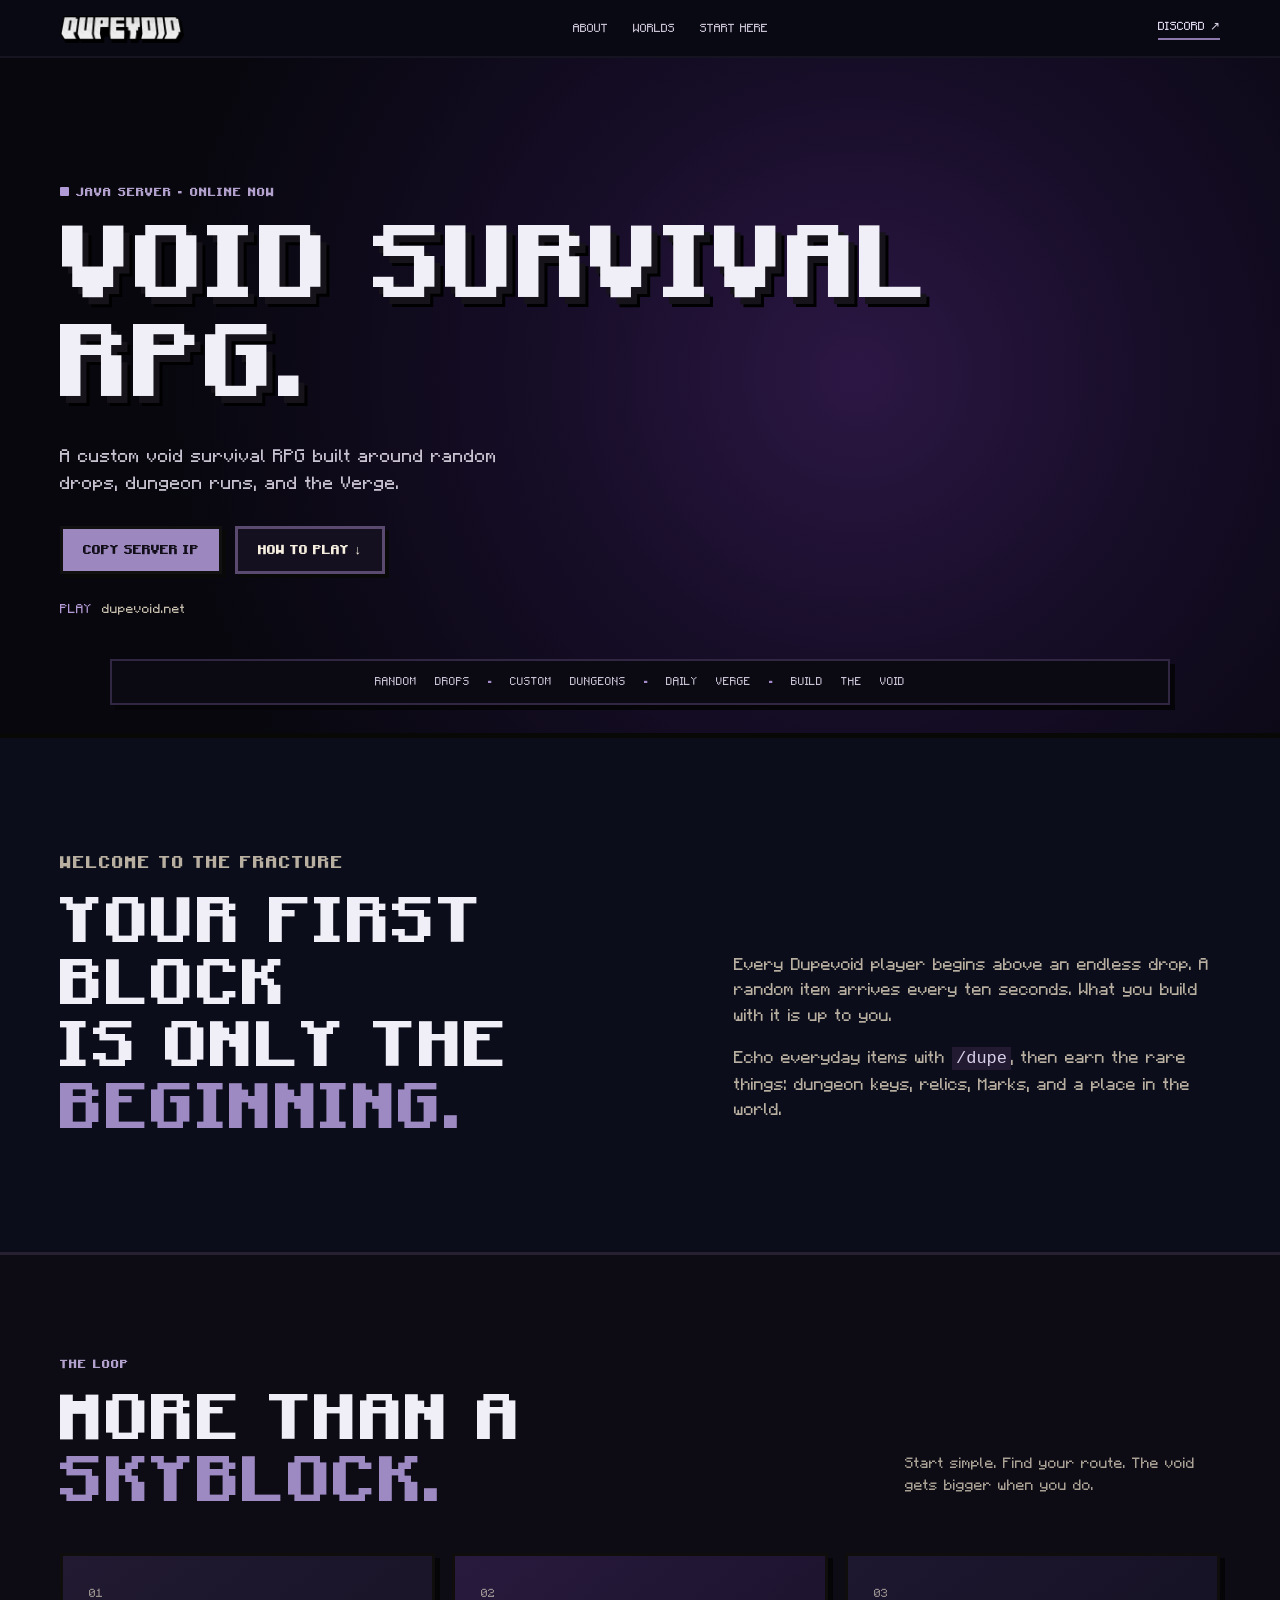
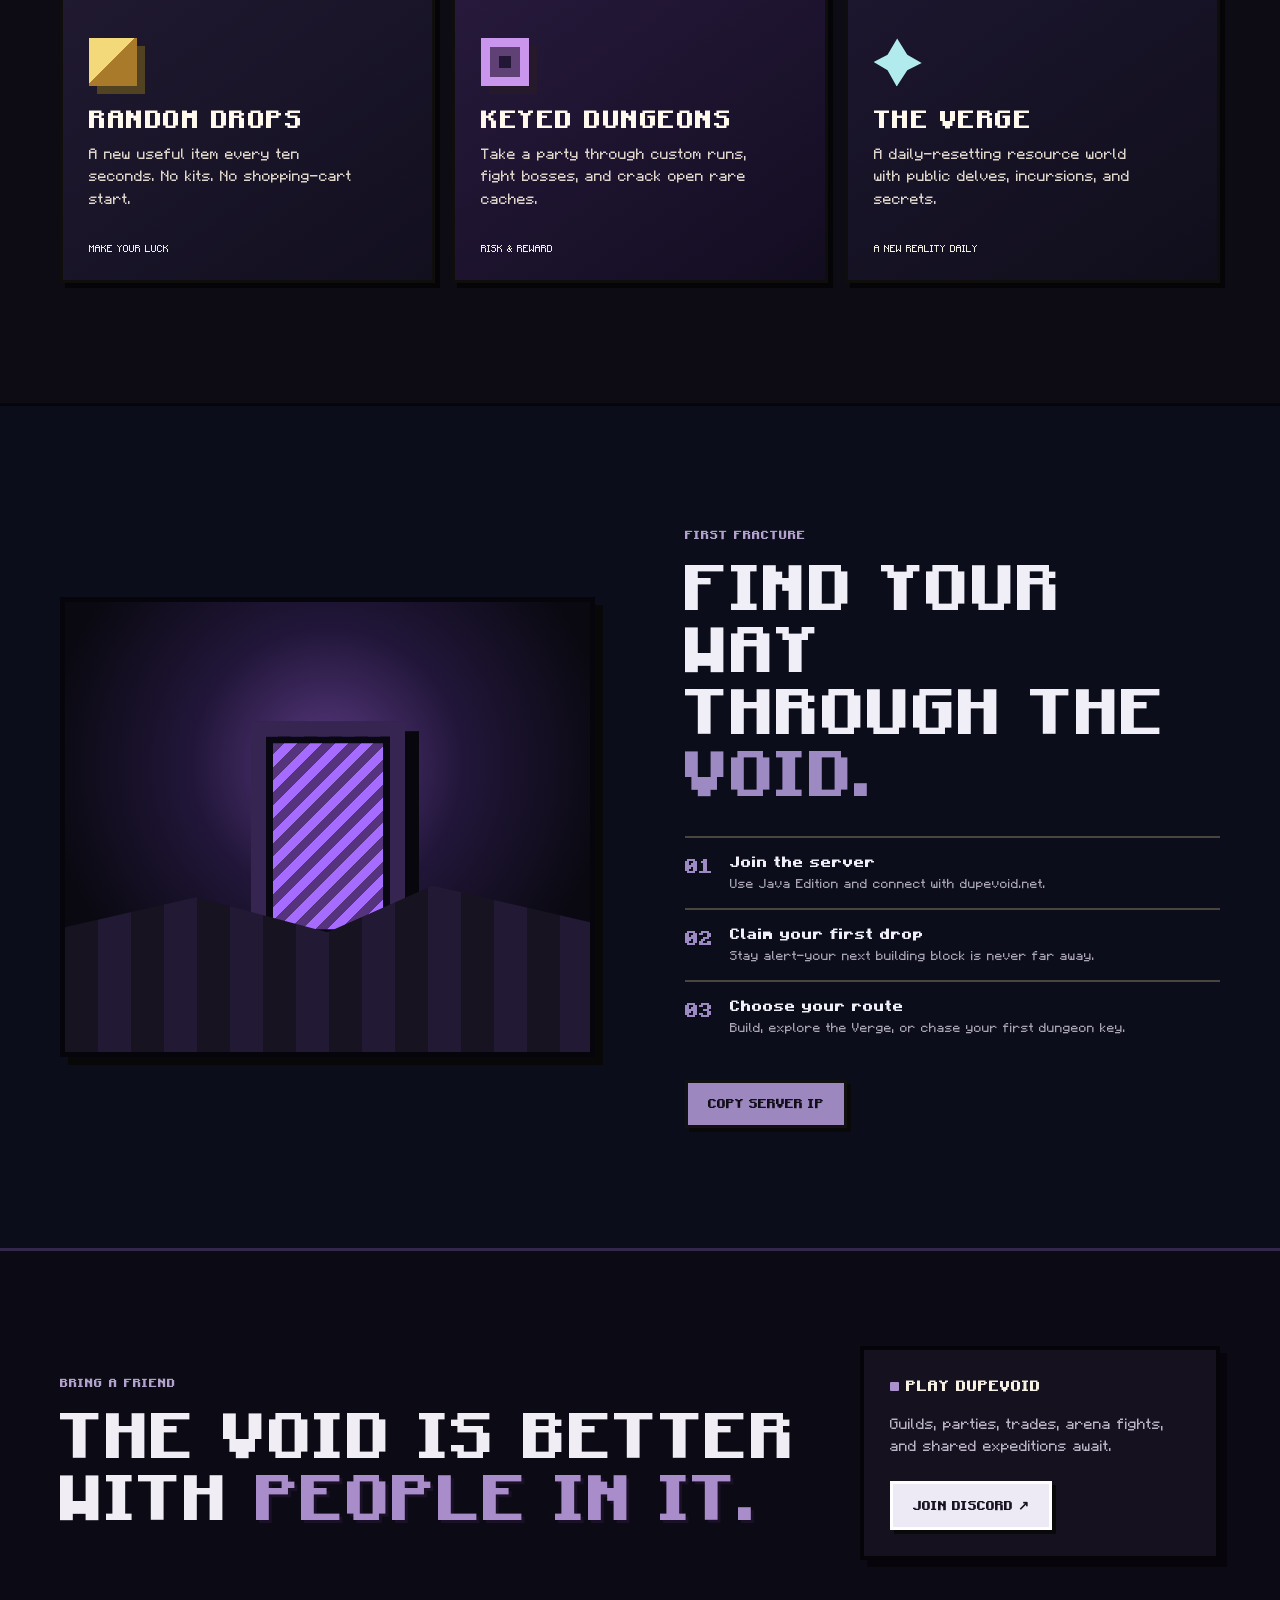
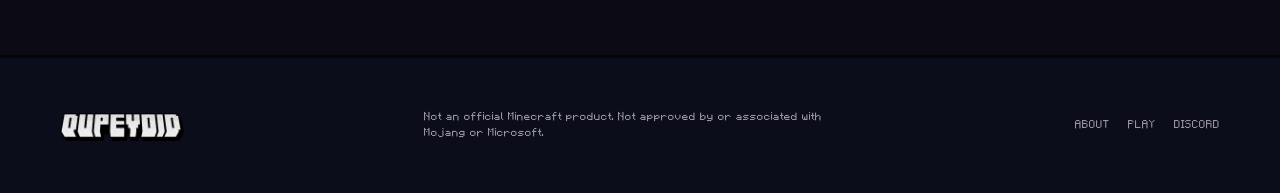
==== commit 5da56b52: "Add Dupevoid Discord links" ====
--- a/index.html
+++ b/index.html
@@ -1,13 +1,183 @@
-<!doctype html>
-<html lang="en"><head><meta charset="utf-8"><meta name="viewport" content="width=device-width,initial-scale=1"><meta name="description" content="Dupevoid is a custom Minecraft void-survival server."><meta property="og:title" content="Dupevoid — Each Drop Changes the Plan"><meta property="og:image" content="https://dupevoid.net/assets/og.png"><link rel="icon" type="image/png" href="assets/site-icon.png"><link rel="apple-touch-icon" href="assets/site-icon.png"><title>Dupevoid — Each Drop Changes the Plan</title><style>
+<!DOCTYPE html>
+
+<html lang="en">
+<head>
+  <meta name="generator" content="HTML Tidy for Mac OS X (vers 31 October 2006 - Apple Inc. build 11418), see www.w3.org">
+  <meta charset="utf-8">
+  <meta name="viewport" content="width=device-width,initial-scale=1">
+  <meta name="description" content="Dupevoid is a custom Minecraft void survival RPG with random drops, dungeon runs, and a daily resource world.">
+  <meta name="robots" content="index, follow">
+  <meta name="theme-color" content="#07070d">
+  <link rel="canonical" href="https://dupevoid.net/">
+  <meta property="og:type" content="website">
+  <meta property="og:url" content="https://dupevoid.net/">
+  <meta property="og:site_name" content="Dupevoid">
+  <meta property="og:title" content="Dupevoid &mdash; Void Survival RPG">
+  <meta property="og:description" content="A custom Minecraft void survival RPG with random drops, dungeon runs, and a daily resource world.">
+  <meta property="og:image" content="https://dupevoid.net/assets/og.png">
+  <meta property="og:image:alt" content="Dupevoid: Void Survival RPG">
+  <meta name="twitter:card" content="summary_large_image">
+  <meta name="twitter:title" content="Dupevoid &mdash; Void Survival RPG">
+  <meta name="twitter:description" content="A custom Minecraft void survival RPG with random drops, dungeon runs, and a daily resource world.">
+  <meta name="twitter:image" content="https://dupevoid.net/assets/og.png">
+  <link rel="icon" type="image/png" href="assets/site-icon.png">
+  <link rel="apple-touch-icon" href="assets/site-icon.png">
+
+  <title>Dupevoid &mdash; Void Survival RPG</title>
+  <style type="text/css">
 @font-face{font-family:Mine;src:url("assets/fonts/MinecraftRegular-Bmg3.otf")}@font-face{font-family:Mine;src:url("assets/fonts/MinecraftBold-nMK1.otf");font-weight:800}:root{--ink:#151411;--ash:#ded6c4;--muted:#aaa192;--lime:#9bd355;--mint:#d3f9a0;--violet:#b889ff;--shell:min(1160px,calc(100% - 48px))}*{box-sizing:border-box}html{scroll-behavior:smooth;background:var(--ink)}body{margin:0;color:var(--ash);background:#171613;font:15px/1.5 Mine,monospace}a{color:inherit;text-decoration:none}.shell{width:var(--shell);margin:auto}.topbar{height:76px;display:flex;justify-content:space-between;align-items:center;padding:0 max(24px,calc((100vw - 1160px)/2));background:#171613;border-bottom:3px solid #060605;position:relative;z-index:5}.brand img{display:block;width:150px;height:48px;object-fit:contain;filter:drop-shadow(2px 3px #000)}nav{display:flex;gap:30px;text-transform:uppercase;font-size:12px;color:#bdb4a5}nav a:hover,.footer a:hover{color:var(--lime)}.discord-link{font-size:12px;text-transform:uppercase;color:var(--mint);border-bottom:2px solid var(--lime);padding-bottom:3px}.hero{min-height:650px;position:relative;overflow:hidden;background:radial-gradient(ellipse at 68% 40%,#503560,#281f35 35%,#17151c 72%);border-bottom:5px solid #080807}.hero:before{content:"";position:absolute;inset:0;opacity:.45;background-image:linear-gradient(30deg,#ffffff08 12%,transparent 12.5%,transparent 87%,#ffffff08 87.5%),linear-gradient(150deg,#ffffff08 12%,transparent 12.5%,transparent 87%,#ffffff08 87.5%);background-size:42px 73px}.hero-content{position:relative;z-index:2;padding-top:110px}.eyebrow,.section-kicker{margin:0 0 16px;font-size:12px;color:var(--lime);text-transform:uppercase;letter-spacing:1px;font-weight:800}.pulse,.online-dot{width:9px;height:9px;display:inline-block;border-radius:1px;background:var(--lime);box-shadow:0 0 14px var(--lime);margin-right:7px}h1,h2,h3,p{margin-top:0}h1,h2,h3{font-weight:800;line-height:.97;letter-spacing:.5px}h1{font-size:clamp(52px,8vw,112px);color:#f3eee4;text-shadow:6px 7px #161316,9px 10px #000;margin:0}h1 em,h2 span{color:var(--lime);font-style:normal}.hero-copy{font-size:18px;max-width:490px;margin:28px 0;color:#d6cec1}.hero-actions{display:flex;gap:13px;flex-wrap:wrap}.button{display:inline-flex;cursor:pointer;align-items:center;justify-content:center;gap:12px;padding:14px 20px 12px;border:3px solid #111;text-transform:uppercase;font:800 13px Mine,monospace;box-shadow:4px 4px #090909;transition:.15s}.button:hover{transform:translate(2px,2px);box-shadow:2px 2px #090909}.green{background:var(--lime);color:#1e2715}.dark{background:#302d29;color:#f6efdf;border-color:#6b6259}.light{background:#f3eedf;color:#211d18;border-color:#fff}.server-address{margin:26px 0 0;color:#c8beae;font-size:13px}.server-address span{color:var(--lime);margin-right:10px}.hero-strip{position:absolute;z-index:2;bottom:0;width:100%;background:#10100f;border-top:3px solid #6d6560;padding:14px 0;text-align:center;color:#d9d1c4;font-size:11px;word-spacing:14px}.hero-strip b{color:var(--violet)}.float{position:absolute;display:block}.block{width:19px;height:19px;background:#bfa1de;box-shadow:4px 4px #574367}.b1{top:17%;right:18%}.b2{top:34%;right:7%;transform:scale(.6)}.b3{top:20%;right:40%;transform:scale(.45)}.island{background:#453b31;box-shadow:0 8px #24201d,14px 5px #322c26,-10px 5px #322c26}.i1{width:160px;height:34px;right:10%;bottom:25%}.i2{width:85px;height:22px;right:37%;bottom:18%;transform:scale(.75)}.section{padding:112px 0}.intro-grid{display:grid;grid-template-columns:1.1fr .9fr;gap:80px;align-items:end}.intro h2,.systems h2,.journey h2,.community h2{font-size:clamp(40px,5vw,70px);margin:0}.intro p{color:#b8afa1;font-size:17px}.intro code{color:var(--lime);background:#292a1f;padding:2px 4px}.systems{background:#24221f;padding:100px 0 120px;border-top:3px solid #534e48;border-bottom:3px solid #0b0b09}.systems-heading{display:flex;align-items:end;justify-content:space-between;gap:50px;margin-bottom:40px}.systems-heading>p{max-width:315px;color:#aaa195}.card-grid{display:grid;grid-template-columns:repeat(3,1fr);gap:17px}.feature-card{min-height:330px;position:relative;overflow:hidden;padding:26px;border:3px solid #0f0e0d;box-shadow:5px 5px #111}.drops{background:linear-gradient(145deg,#4e5738,#30352a)}.dungeon{background:linear-gradient(145deg,#4d3948,#332732)}.verge{background:linear-gradient(145deg,#3d4e58,#29353d)}.card-number{color:#e9dfcd99;font-size:12px}.pixel{width:48px;height:48px;margin:34px 0 23px}.box{background:linear-gradient(135deg,#f4d97a 0 47%,#a87a2a 48%);box-shadow:8px 8px #514221}.gate{border:9px solid #c995ed;box-shadow:inset 0 0 0 9px #604175,8px 8px #27192c}.rift{background:#b1ebee;clip-path:polygon(49% 0,70% 34%,100% 51%,70% 66%,48% 100%,29% 66%,0 49%,29% 34%);box-shadow:8px 8px #386b70}.feature-card h3{font-size:25px;margin:0 0 10px;color:#fff8ec}.feature-card p{color:#ded6ca;max-width:275px}.card-tag{position:absolute;bottom:23px;color:#f4f2e5;font-size:10px}.journey{padding:120px 0;display:grid;grid-template-columns:1fr 1fr;gap:90px;align-items:center}.journey-art{height:460px;position:relative;background:linear-gradient(150deg,#a8d978,#6c9c5a 48%,#424d46 49%);overflow:hidden;border:5px solid #111;box-shadow:8px 8px #080808}.ground{position:absolute;bottom:0;width:100%;height:37%;background:repeating-linear-gradient(90deg,#514632 0 33px,#66573d 33px 66px);clip-path:polygon(0 25%,25% 7%,50% 28%,70% 0,100% 22%,100% 100%,0 100%)}.portal{position:absolute;width:154px;height:230px;left:50%;top:50%;transform:translate(-50%,-46%);border:15px solid #463a35;box-shadow:inset 0 0 0 7px #16151c,14px 10px #3e352c;background:repeating-linear-gradient(135deg,#a66cff 0 9px,#55337d 9px 18px)}.portal span{position:absolute;inset:20px;border:5px solid #d5bbff;opacity:.8}.journey-copy ol{padding:0;margin:28px 0;list-style:none}.journey-copy li{display:flex;gap:17px;padding:14px 0;border-top:2px solid #4a453e}.journey-copy li strong{color:var(--lime);font-size:20px}.journey-copy li b,.journey-copy li small{display:block}.journey-copy li small{color:var(--muted);font-size:13px}.community{padding:95px 0;background:#94c955;color:#1f2919;border-top:5px solid #efffa2;border-bottom:5px solid #111}.community-inner{display:flex;justify-content:space-between;align-items:center;gap:60px}.community h2{color:#1f2919}.community h2 span{color:#f0ffd0;text-shadow:3px 3px #4d732f}.community-card{width:min(360px,100%);padding:26px;color:#f7f0e4;background:#292820;border:4px solid #141410;box-shadow:7px 7px #4e802f}.community-card p{color:#c6c0b3;margin:15px 0 22px}.online-dot{background:#c9ff5b}.footer{padding:48px 0;display:flex;justify-content:space-between;gap:28px;align-items:center;color:#8c8579;font-size:11px}.footer p{max-width:410px;margin:0}.footer>div{display:flex;gap:18px;text-transform:uppercase}@media(max-width:720px){.topbar{height:64px;padding:0 20px}.brand img{width:112px;height:38px}nav{display:none}.hero{min-height:610px}.hero-content{padding-top:85px}.hero-strip{line-height:2;word-spacing:4px;padding-inline:20px}.intro-grid,.journey,.card-grid{grid-template-columns:1fr}.intro-grid{gap:25px}.section,.systems{padding:72px 0}.systems-heading,.community-inner{display:block}.systems-heading>p{margin-top:22px}.feature-card{min-height:285px}.journey{padding:80px 0;gap:45px}.journey-art{height:330px}.community{padding:70px 0}.community-card{margin-top:36px}.footer{display:block}.footer p{margin:25px 0}.footer>div{flex-wrap:wrap}.float{opacity:.55}}
-/* Void palette override */
-:root{--ink:#080912;--ash:#e8eaff;--muted:#a5a9c4;--lime:#9383ff;--mint:#aeeaff;--violet:#bd77ff}body{background:#0b0d1a}.topbar{background:#0d1020;border-bottom-color:#03040a}.hero{background:radial-gradient(ellipse at 68% 40%,#46226c 0,#1e1641 35%,#090914 73%)}.hero:before{opacity:.9;background-image:radial-gradient(circle at 16% 26%,#7ad7ff 0 1px,transparent 2px),radial-gradient(circle at 78% 20%,#c28cff 0 1px,transparent 2px),radial-gradient(circle at 88% 64%,#7b7cff 0 1px,transparent 2px),linear-gradient(135deg,#ffffff08 12%,transparent 12.5%,transparent 87%,#ffffff08 87.5%);background-size:93px 109px,137px 131px,121px 117px,42px 73px}.block{background:#70cfff;box-shadow:4px 4px #3e3390}.island{background:#2a235a;box-shadow:0 8px #120e2d,14px 5px #1b1642,-10px 5px #1b1642}.systems{background:#101124;border-top-color:#4d4679;border-bottom-color:#05050b}.drops{background:linear-gradient(145deg,#253f84,#17245a)}.dungeon{background:linear-gradient(145deg,#5a3188,#2d174f)}.verge{background:linear-gradient(145deg,#174269,#10233f)}.journey-art{background:radial-gradient(circle at 52% 35%,#7d58e8 0,#262264 30%,#0a1023 71%);border-color:#05050b}.ground{background:repeating-linear-gradient(90deg,#1d2b57 0 33px,#312466 33px 66px)}.portal{border-color:#211943;box-shadow:inset 0 0 0 7px #070812,14px 10px #100d26}.community{background:linear-gradient(115deg,#203d9a,#5a2993);color:#eef0ff;border-top-color:#b6a4ff}.community h2{color:#f2f4ff}.community h2 span{color:#aeeaff;text-shadow:3px 3px #29398d}.community-card{background:#111329;border-color:#080914;box-shadow:7px 7px #27105a}.community-card p{color:#b9c0de}.online-dot{background:#70dfff}.light{background:#c9edff;color:#11142a;border-color:#f4fbff}.dark{background:#201a45;border-color:#7168b5}.intro code{color:#bcb5ff;background:#201b44}.hero-strip{background:#070812;border-top-color:#443d72}.footer{color:#9297bb}
-/* Final visual restraint pass */
-:root{--ink:#07070d;--ash:#f0eef6;--muted:#aaa5b6;--lime:#9d8ac2;--mint:#e7e1f2;--violet:#9176b5}.topbar{height:58px;background:#090913;border-bottom:2px solid #171421}.brand img{width:122px;height:39px}nav{gap:25px;color:#c7c0d1}.discord-link{color:#ddd5eb;border-bottom-color:#8c78aa}.hero{min-height:680px;background:radial-gradient(circle at 67% 47%,#2c1744 0,#160d27 34%,#07070d 76%)}.hero:before{display:none}.hero-content{padding-top:125px}.float{display:none}.eyebrow,.section-kicker{color:#b2a0cd}.pulse{background:#b19bd6;box-shadow:none}.hero-copy{color:#c8c2d0}.hero h1{font-size:0}.hero h1:after{content:"VOID SURVIVAL\A RPG.";white-space:pre;font:800 clamp(52px,8vw,112px)/.97 Mine,monospace;color:#f0eef6;text-shadow:6px 7px #16131b,9px 10px #000}.hero h1 em{color:inherit}.hero-strip{bottom:28px;left:50%;width:min(1060px,calc(100% - 48px));transform:translateX(-50%);border:2px solid #322742;background:#0b0a12;padding:13px 18px;box-shadow:5px 5px #050509;color:#c8c1d3}.hero-strip b{color:#a58bc9}.button.green{background:#9c88bf;color:#110d19}.button.dark{background:#151020;border-color:#5b4a70}.server-address span{color:#b49bd6}.systems{background:#0d0c15;border-top-color:#272031}.drops{background:linear-gradient(145deg,#211a32,#120f1f)}.dungeon{background:linear-gradient(145deg,#281a3d,#130d21)}.verge{background:linear-gradient(145deg,#1d1730,#100e1b)}.feature-card{box-shadow:5px 5px #050508}.intro code{color:#d9cfeb;background:#211a30}.journey-art{background:radial-gradient(circle at 50% 36%,#5a3981 0,#211639 35%,#0a0911 72%)}.ground{background:repeating-linear-gradient(90deg,#171321 0 33px,#221934 33px 66px)}.portal{border-color:#362451;box-shadow:inset 0 0 0 7px #090812,14px 10px #08070d}.community{background:#0c0a14;color:#eeeaf5;border-top:3px solid #34284a;border-bottom:3px solid #050509}.community h2{color:#f0edf5}.community h2 span{color:#a98dca;text-shadow:3px 3px #1a1128}.community-card{background:#15111f;border-color:#050509;box-shadow:7px 7px #07050b}.community-card p{color:#bab3c5}.online-dot{background:#aa91cc;box-shadow:none}.light{background:#eeeaf5;color:#171120;border-color:#fff}.footer{color:#9992a5}@media(max-width:720px){.topbar{height:54px}.brand img{width:108px;height:34px}.hero{min-height:640px}.hero-content{padding-top:90px}.hero-strip{bottom:20px;width:calc(100% - 32px)}}
-</style></head><body>
-<header class="topbar"><a class="brand" href="#top"><img src="assets/dupevoid-logo.png" alt="Dupevoid"></a><nav><a href="#about">About</a><a href="#worlds">Worlds</a><a href="#begin">Start here</a></nav><a class="discord-link" href="#community">Community ↗</a></header><main><section class="hero" id="top"><i class="float block b1"></i><i class="float block b2"></i><i class="float block b3"></i><i class="float island i1"></i><i class="float island i2"></i><div class="hero-content shell"><p class="eyebrow"><span class="pulse"></span>Java server · Online now</p><h1>EACH DROP<br><em>CHANGES THE PLAN.</em></h1><p class="hero-copy">A custom void-survival world built around chance, discovery, and the things you dare to bring home.</p><div class="hero-actions"><button class="button green copy">Copy server IP</button><a class="button dark" href="#begin">How to play ↓</a></div><p class="server-address"><span>PLAY</span>dupevoid.net</p></div><div class="hero-strip">RANDOM DROPS <b>✦</b> CUSTOM DUNGEONS <b>✦</b> DAILY VERGE <b>✦</b> BUILD THE VOID <b>✦</b></div></section>
-<section class="intro section shell" id="about"><p class="section-kicker">WELCOME TO THE FRACTURE</p><div class="intro-grid"><h2>YOUR FIRST BLOCK<br>IS ONLY THE <span>BEGINNING.</span></h2><div><p>Every Dupevoid player begins above an endless drop. A random item arrives every ten seconds. What you build with it is up to you.</p><p>Echo everyday items with <code>/dupe</code>, then earn the rare things: dungeon keys, relics, Marks, and a place in the world.</p></div></div></section>
-<section class="systems" id="worlds"><div class="shell"><div class="systems-heading"><div><p class="section-kicker">THE LOOP</p><h2>MORE THAN A<br><span>SKYBLOCK.</span></h2></div><p>Start simple. Find your route. The void gets bigger when you do.</p></div><div class="card-grid"><article class="feature-card drops"><span class="card-number">01</span><div class="pixel box"></div><h3>RANDOM DROPS</h3><p>A new useful item every ten seconds. No kits. No shopping-cart start.</p><span class="card-tag">MAKE YOUR LUCK</span></article><article class="feature-card dungeon"><span class="card-number">02</span><div class="pixel gate"></div><h3>KEYED DUNGEONS</h3><p>Take a party through custom runs, fight bosses, and crack open rare caches.</p><span class="card-tag">RISK &amp; REWARD</span></article><article class="feature-card verge"><span class="card-number">03</span><div class="pixel rift"></div><h3>THE VERGE</h3><p>A daily-resetting resource world with public delves, incursions, and secrets.</p><span class="card-tag">A NEW REALITY DAILY</span></article></div></div></section>
-<section class="journey shell" id="begin"><div class="journey-art"><div class="portal"><span></span></div><div class="ground"></div></div><div class="journey-copy"><p class="section-kicker">FIRST FRACTURE</p><h2>FIND YOUR WAY<br>THROUGH THE <span>VOID.</span></h2><ol><li><strong>01</strong><span><b>Join the server</b><small>Use Java Edition and connect with dupevoid.net.</small></span></li><li><strong>02</strong><span><b>Claim your first drop</b><small>Stay alert—your next building block is never far away.</small></span></li><li><strong>03</strong><span><b>Choose your route</b><small>Build, explore the Verge, or chase your first dungeon key.</small></span></li></ol><button class="button green copy">Copy server IP</button></div></section>
-<section class="community" id="community"><div class="shell community-inner"><div><p class="section-kicker">BRING A FRIEND</p><h2>THE VOID IS BETTER<br>WITH <span>PEOPLE IN IT.</span></h2></div><div class="community-card"><span class="online-dot"></span><b>PLAY DUPEVOID</b><p>Guilds, parties, trades, arena fights, and shared expeditions await.</p><a class="button light" href="#top">Start playing ↑</a></div></div></section></main><footer class="footer shell"><a class="brand" href="#top"><img src="assets/dupevoid-logo.png" alt="Dupevoid"></a><p>Not an official Minecraft product. Not approved by or associated with Mojang or Microsoft.</p><div><a href="#about">About</a><a href="#begin">Play</a><a href="#community">Community</a></div></footer><script>document.querySelectorAll('.copy').forEach(b=>b.onclick=async()=>{await navigator.clipboard.writeText('dupevoid.net');let t=b.textContent;b.textContent='Copied!';setTimeout(()=>b.textContent=t,1600)})</script></body></html>
+  /* Void palette override */
+  :root{--ink:#080912;--ash:#e8eaff;--muted:#a5a9c4;--lime:#9383ff;--mint:#aeeaff;--violet:#bd77ff}body{background:#0b0d1a}.topbar{background:#0d1020;border-bottom-color:#03040a}.hero{background:radial-gradient(ellipse at 68% 40%,#46226c 0,#1e1641 35%,#090914 73%)}.hero:before{opacity:.9;background-image:radial-gradient(circle at 16% 26%,#7ad7ff 0 1px,transparent 2px),radial-gradient(circle at 78% 20%,#c28cff 0 1px,transparent 2px),radial-gradient(circle at 88% 64%,#7b7cff 0 1px,transparent 2px),linear-gradient(135deg,#ffffff08 12%,transparent 12.5%,transparent 87%,#ffffff08 87.5%);background-size:93px 109px,137px 131px,121px 117px,42px 73px}.block{background:#70cfff;box-shadow:4px 4px #3e3390}.island{background:#2a235a;box-shadow:0 8px #120e2d,14px 5px #1b1642,-10px 5px #1b1642}.systems{background:#101124;border-top-color:#4d4679;border-bottom-color:#05050b}.drops{background:linear-gradient(145deg,#253f84,#17245a)}.dungeon{background:linear-gradient(145deg,#5a3188,#2d174f)}.verge{background:linear-gradient(145deg,#174269,#10233f)}.journey-art{background:radial-gradient(circle at 52% 35%,#7d58e8 0,#262264 30%,#0a1023 71%);border-color:#05050b}.ground{background:repeating-linear-gradient(90deg,#1d2b57 0 33px,#312466 33px 66px)}.portal{border-color:#211943;box-shadow:inset 0 0 0 7px #070812,14px 10px #100d26}.community{background:linear-gradient(115deg,#203d9a,#5a2993);color:#eef0ff;border-top-color:#b6a4ff}.community h2{color:#f2f4ff}.community h2 span{color:#aeeaff;text-shadow:3px 3px #29398d}.community-card{background:#111329;border-color:#080914;box-shadow:7px 7px #27105a}.community-card p{color:#b9c0de}.online-dot{background:#70dfff}.light{background:#c9edff;color:#11142a;border-color:#f4fbff}.dark{background:#201a45;border-color:#7168b5}.intro code{color:#bcb5ff;background:#201b44}.hero-strip{background:#070812;border-top-color:#443d72}.footer{color:#9297bb}
+  /* Final visual restraint pass */
+  :root{--ink:#07070d;--ash:#f0eef6;--muted:#aaa5b6;--lime:#9d8ac2;--mint:#e7e1f2;--violet:#9176b5}.topbar{height:58px;background:#090913;border-bottom:2px solid #171421}.brand img{width:122px;height:39px}nav{gap:25px;color:#c7c0d1}.discord-link{color:#ddd5eb;border-bottom-color:#8c78aa}.hero{min-height:680px;background:radial-gradient(circle at 67% 47%,#2c1744 0,#160d27 34%,#07070d 76%)}.hero:before{display:none}.hero-content{padding-top:125px}.float{display:none}.eyebrow,.section-kicker{color:#b2a0cd}.pulse{background:#b19bd6;box-shadow:none}.hero-copy{color:#c8c2d0}.hero h1{font-size:0}.hero h1:after{content:"VOID SURVIVAL\A RPG.";white-space:pre;font:800 clamp(52px,8vw,112px)/.97 Mine,monospace;color:#f0eef6;text-shadow:6px 7px #16131b,9px 10px #000}.hero h1 em{color:inherit}.hero-strip{bottom:28px;left:50%;width:min(1060px,calc(100% - 48px));transform:translateX(-50%);border:2px solid #322742;background:#0b0a12;padding:13px 18px;box-shadow:5px 5px #050509;color:#c8c1d3}.hero-strip b{color:#a58bc9}.button.green{background:#9c88bf;color:#110d19}.button.dark{background:#151020;border-color:#5b4a70}.server-address span{color:#b49bd6}.systems{background:#0d0c15;border-top-color:#272031}.drops{background:linear-gradient(145deg,#211a32,#120f1f)}.dungeon{background:linear-gradient(145deg,#281a3d,#130d21)}.verge{background:linear-gradient(145deg,#1d1730,#100e1b)}.feature-card{box-shadow:5px 5px #050508}.intro code{color:#d9cfeb;background:#211a30}.journey-art{background:radial-gradient(circle at 50% 36%,#5a3981 0,#211639 35%,#0a0911 72%)}.ground{background:repeating-linear-gradient(90deg,#171321 0 33px,#221934 33px 66px)}.portal{border-color:#362451;box-shadow:inset 0 0 0 7px #090812,14px 10px #08070d}.community{background:#0c0a14;color:#eeeaf5;border-top:3px solid #34284a;border-bottom:3px solid #050509}.community h2{color:#f0edf5}.community h2 span{color:#a98dca;text-shadow:3px 3px #1a1128}.community-card{background:#15111f;border-color:#050509;box-shadow:7px 7px #07050b}.community-card p{color:#bab3c5}.online-dot{background:#aa91cc;box-shadow:none}.light{background:#eeeaf5;color:#171120;border-color:#fff}.footer{color:#9992a5}@media(max-width:720px){.topbar{height:54px}.brand img{width:108px;height:34px}.hero{min-height:640px}.hero-content{padding-top:90px}.hero-strip{bottom:20px;width:calc(100% - 32px)}}
+  </style>
+  <script type="application/ld+json">
+{"@context":"https://schema.org","@type":"VideoGame","name":"Dupevoid","url":"https://dupevoid.net/","description":"A custom Minecraft void survival RPG with random drops, dungeon runs, and a daily resource world.","gamePlatform":"Minecraft Java Edition","genre":["Survival game","Role-playing game"],"applicationCategory":"Game"}
+  </script>
+</head>
+
+<body>
+  <header class="topbar">
+    <a class="brand" href="#top"><img src="assets/dupevoid-logo.png" alt="Dupevoid"></a>
+
+    <nav><a href="#about">About</a><a href="#worlds">Worlds</a><a href="#begin">Start here</a></nav><a class="discord-link" href="https://discord.gg/YXTA5PGUJW" target="_blank" rel="noopener noreferrer">Discord &#8599;</a>
+  </header>
+
+  <main>
+    <section class="hero" id="top">
+      <div class="hero-content shell">
+        <p class="eyebrow"><span class="pulse"></span>Java server &middot; Online now</p>
+
+        <h1>VOID SURVIVAL<br>
+        <em>RPG.</em></h1>
+
+        <p class="hero-copy">A custom void survival RPG built around random drops, dungeon runs, and the Verge.</p>
+
+        <div class="hero-actions">
+          <button class="button green copy">Copy server IP</button><a class="button dark" href="#begin">How to play &darr;</a>
+        </div>
+
+        <p class="server-address"><span>PLAY</span>dupevoid.net</p>
+      </div>
+
+      <div class="hero-strip">
+        RANDOM DROPS <b>&middot;</b> CUSTOM DUNGEONS <b>&middot;</b> DAILY VERGE <b>&middot;</b> BUILD THE VOID
+      </div>
+    </section>
+
+    <section class="intro section shell" id="about">
+      <p class="section-kicker">WELCOME TO THE FRACTURE</p>
+
+      <div class="intro-grid">
+        <h2>YOUR FIRST BLOCK<br>
+        IS ONLY THE <span>BEGINNING.</span></h2>
+
+        <div>
+          <p>Every Dupevoid player begins above an endless drop. A random item arrives every ten seconds. What you build with it is up to you.</p>
+
+          <p>Echo everyday items with <code>/dupe</code>, then earn the rare things: dungeon keys, relics, Marks, and a place in the world.</p>
+        </div>
+      </div>
+    </section>
+
+    <section class="systems" id="worlds">
+      <div class="shell">
+        <div class="systems-heading">
+          <div>
+            <p class="section-kicker">THE LOOP</p>
+
+            <h2>MORE THAN A<br>
+            <span>SKYBLOCK.</span></h2>
+          </div>
+
+          <p>Start simple. Find your route. The void gets bigger when you do.</p>
+        </div>
+
+        <div class="card-grid">
+          <article class="feature-card drops">
+            <span class="card-number">01</span>
+
+            <div class="pixel box"></div>
+
+            <h3>RANDOM DROPS</h3>
+
+            <p>A new useful item every ten seconds. No kits. No shopping-cart start.</p><span class="card-tag">MAKE YOUR LUCK</span>
+          </article>
+
+          <article class="feature-card dungeon">
+            <span class="card-number">02</span>
+
+            <div class="pixel gate"></div>
+
+            <h3>KEYED DUNGEONS</h3>
+
+            <p>Take a party through custom runs, fight bosses, and crack open rare caches.</p><span class="card-tag">RISK &amp; REWARD</span>
+          </article>
+
+          <article class="feature-card verge">
+            <span class="card-number">03</span>
+
+            <div class="pixel rift"></div>
+
+            <h3>THE VERGE</h3>
+
+            <p>A daily-resetting resource world with public delves, incursions, and secrets.</p><span class="card-tag">A NEW REALITY DAILY</span>
+          </article>
+        </div>
+      </div>
+    </section>
+
+    <section class="journey shell" id="begin">
+      <div class="journey-art">
+        <div class="portal"></div>
+
+        <div class="ground"></div>
+      </div>
+
+      <div class="journey-copy">
+        <p class="section-kicker">FIRST FRACTURE</p>
+
+        <h2>FIND YOUR WAY<br>
+        THROUGH THE <span>VOID.</span></h2>
+
+        <ol>
+          <li><strong>01</strong><span><b>Join the server</b><small>Use Java Edition and connect with dupevoid.net.</small></span></li>
+
+          <li><strong>02</strong><span><b>Claim your first drop</b><small>Stay alert&mdash;your next building block is never far away.</small></span></li>
+
+          <li><strong>03</strong><span><b>Choose your route</b><small>Build, explore the Verge, or chase your first dungeon key.</small></span></li>
+        </ol><button class="button green copy">Copy server IP</button>
+      </div>
+    </section>
+
+    <section class="community" id="community">
+      <div class="shell community-inner">
+        <div>
+          <p class="section-kicker">BRING A FRIEND</p>
+
+          <h2>THE VOID IS BETTER<br>
+          WITH <span>PEOPLE IN IT.</span></h2>
+        </div>
+
+        <div class="community-card">
+          <span class="online-dot"></span><b>PLAY DUPEVOID</b>
+
+          <p>Guilds, parties, trades, arena fights, and shared expeditions await.</p><a class="button light" href="https://discord.gg/YXTA5PGUJW" target="_blank" rel="noopener noreferrer">Join Discord &#8599;</a>
+        </div>
+      </div>
+    </section>
+  </main>
+
+  <footer class="footer shell">
+    <a class="brand" href="#top"><img src="assets/dupevoid-logo.png" alt="Dupevoid"></a>
+
+    <p>Not an official Minecraft product. Not approved by or associated with Mojang or Microsoft.</p>
+
+    <div>
+      <a href="#about">About</a><a href="#begin">Play</a><a href="https://discord.gg/YXTA5PGUJW" target="_blank" rel="noopener noreferrer">Discord</a>
+    </div>
+  </footer><script type="text/javascript">
+document.querySelectorAll('.copy').forEach(b=>b.onclick=async()=>{await navigator.clipboard.writeText('dupevoid.net');let t=b.textContent;b.textContent='Copied!';setTimeout(()=>b.textContent=t,1600)})
+  </script>
+</body>
+</html>
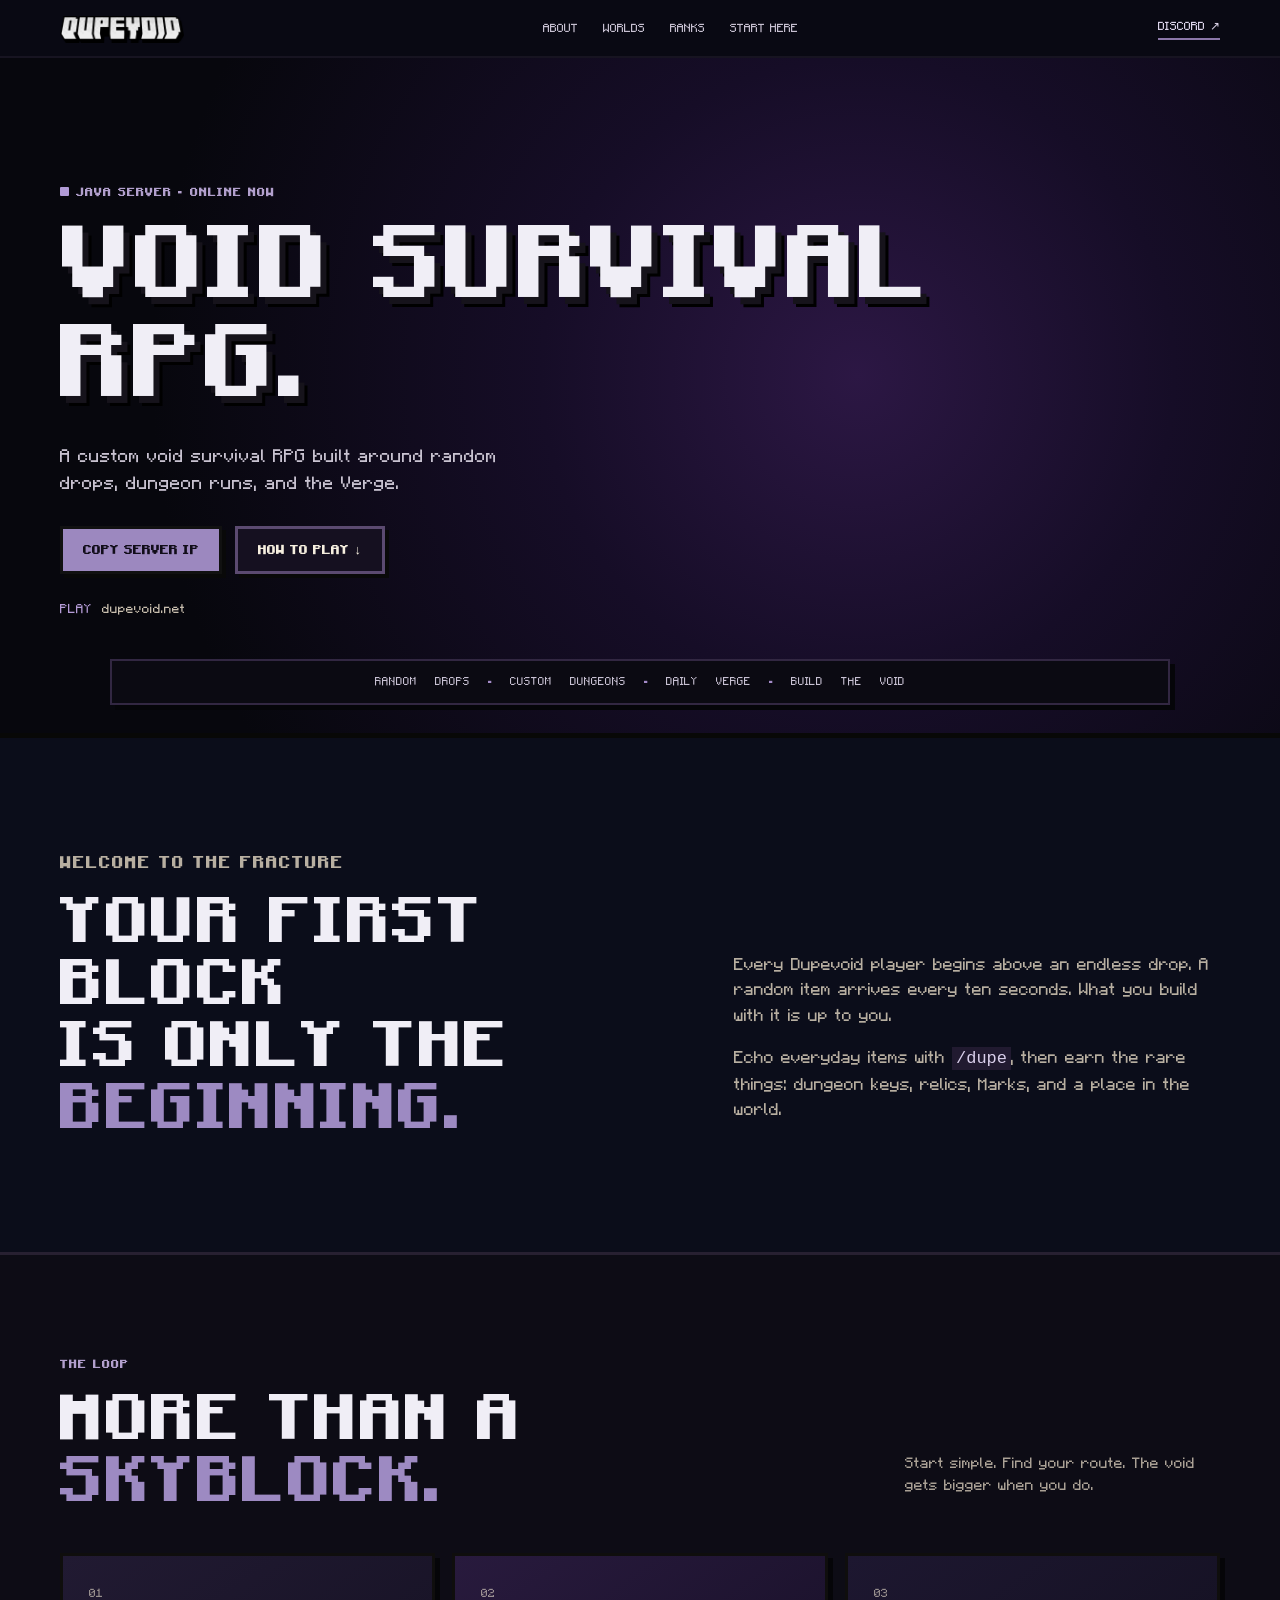
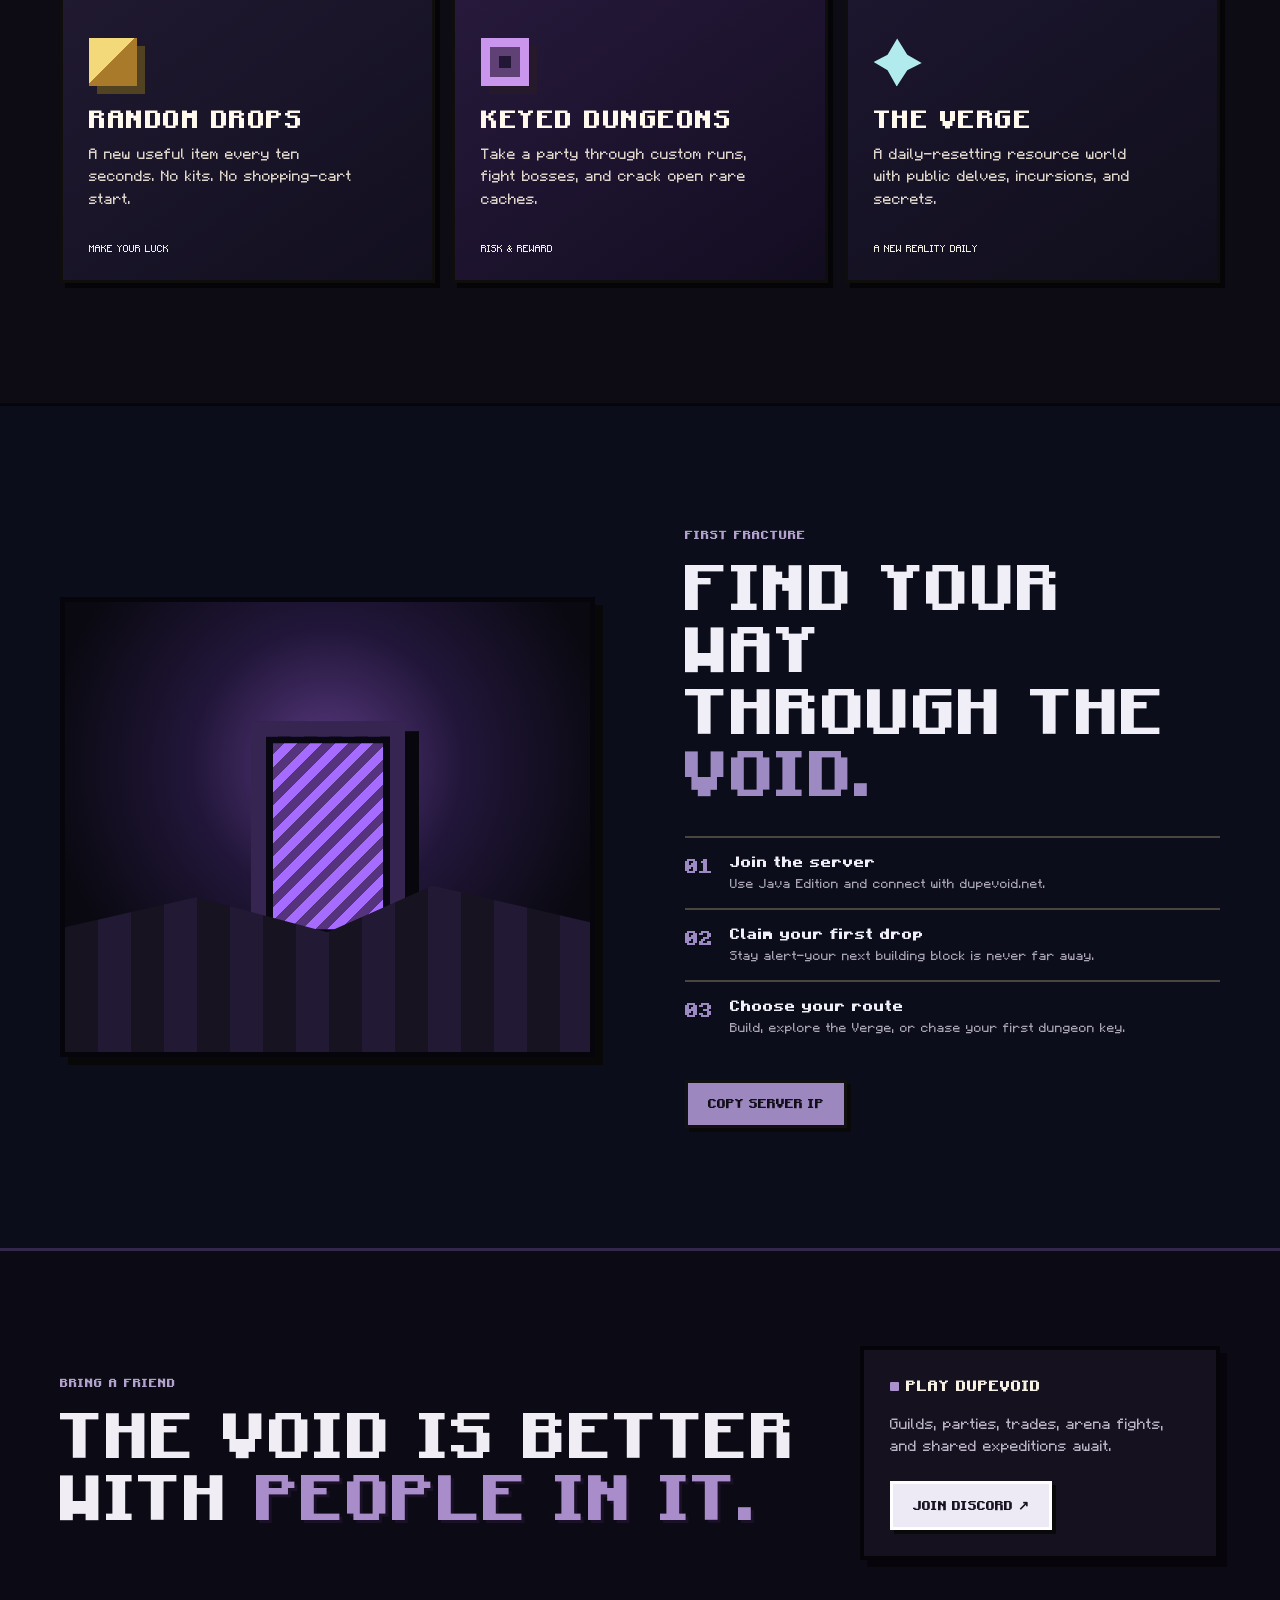
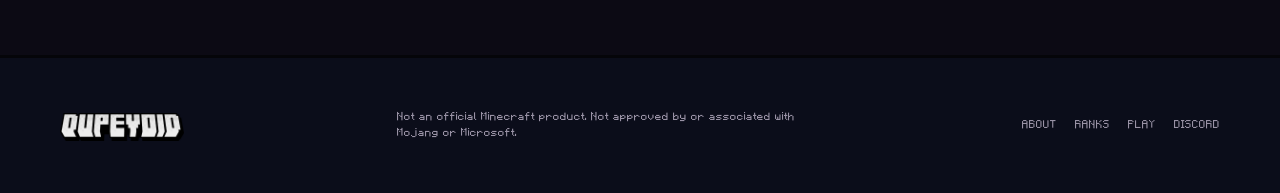
==== commit b1f1b13d: "Add Dupevoid ranks page" ====
--- a/index.html
+++ b/index.html
@@ -40,7 +40,7 @@
   <header class="topbar">
     <a class="brand" href="#top"><img src="assets/dupevoid-logo.png" alt="Dupevoid"></a>
 
-    <nav><a href="#about">About</a><a href="#worlds">Worlds</a><a href="#begin">Start here</a></nav><a class="discord-link" href="https://discord.gg/YXTA5PGUJW" target="_blank" rel="noopener noreferrer">Discord &#8599;</a>
+    <nav><a href="#about">About</a><a href="#worlds">Worlds</a><a href="/ranks/">Ranks</a><a href="#begin">Start here</a></nav><a class="discord-link" href="https://discord.gg/YXTA5PGUJW" target="_blank" rel="noopener noreferrer">Discord &#8599;</a>
   </header>
 
   <main>
@@ -174,7 +174,7 @@
     <p>Not an official Minecraft product. Not approved by or associated with Mojang or Microsoft.</p>
 
     <div>
-      <a href="#about">About</a><a href="#begin">Play</a><a href="https://discord.gg/YXTA5PGUJW" target="_blank" rel="noopener noreferrer">Discord</a>
+      <a href="#about">About</a><a href="/ranks/">Ranks</a><a href="#begin">Play</a><a href="https://discord.gg/YXTA5PGUJW" target="_blank" rel="noopener noreferrer">Discord</a>
     </div>
   </footer><script type="text/javascript">
 document.querySelectorAll('.copy').forEach(b=>b.onclick=async()=>{await navigator.clipboard.writeText('dupevoid.net');let t=b.textContent;b.textContent='Copied!';setTimeout(()=>b.textContent=t,1600)})
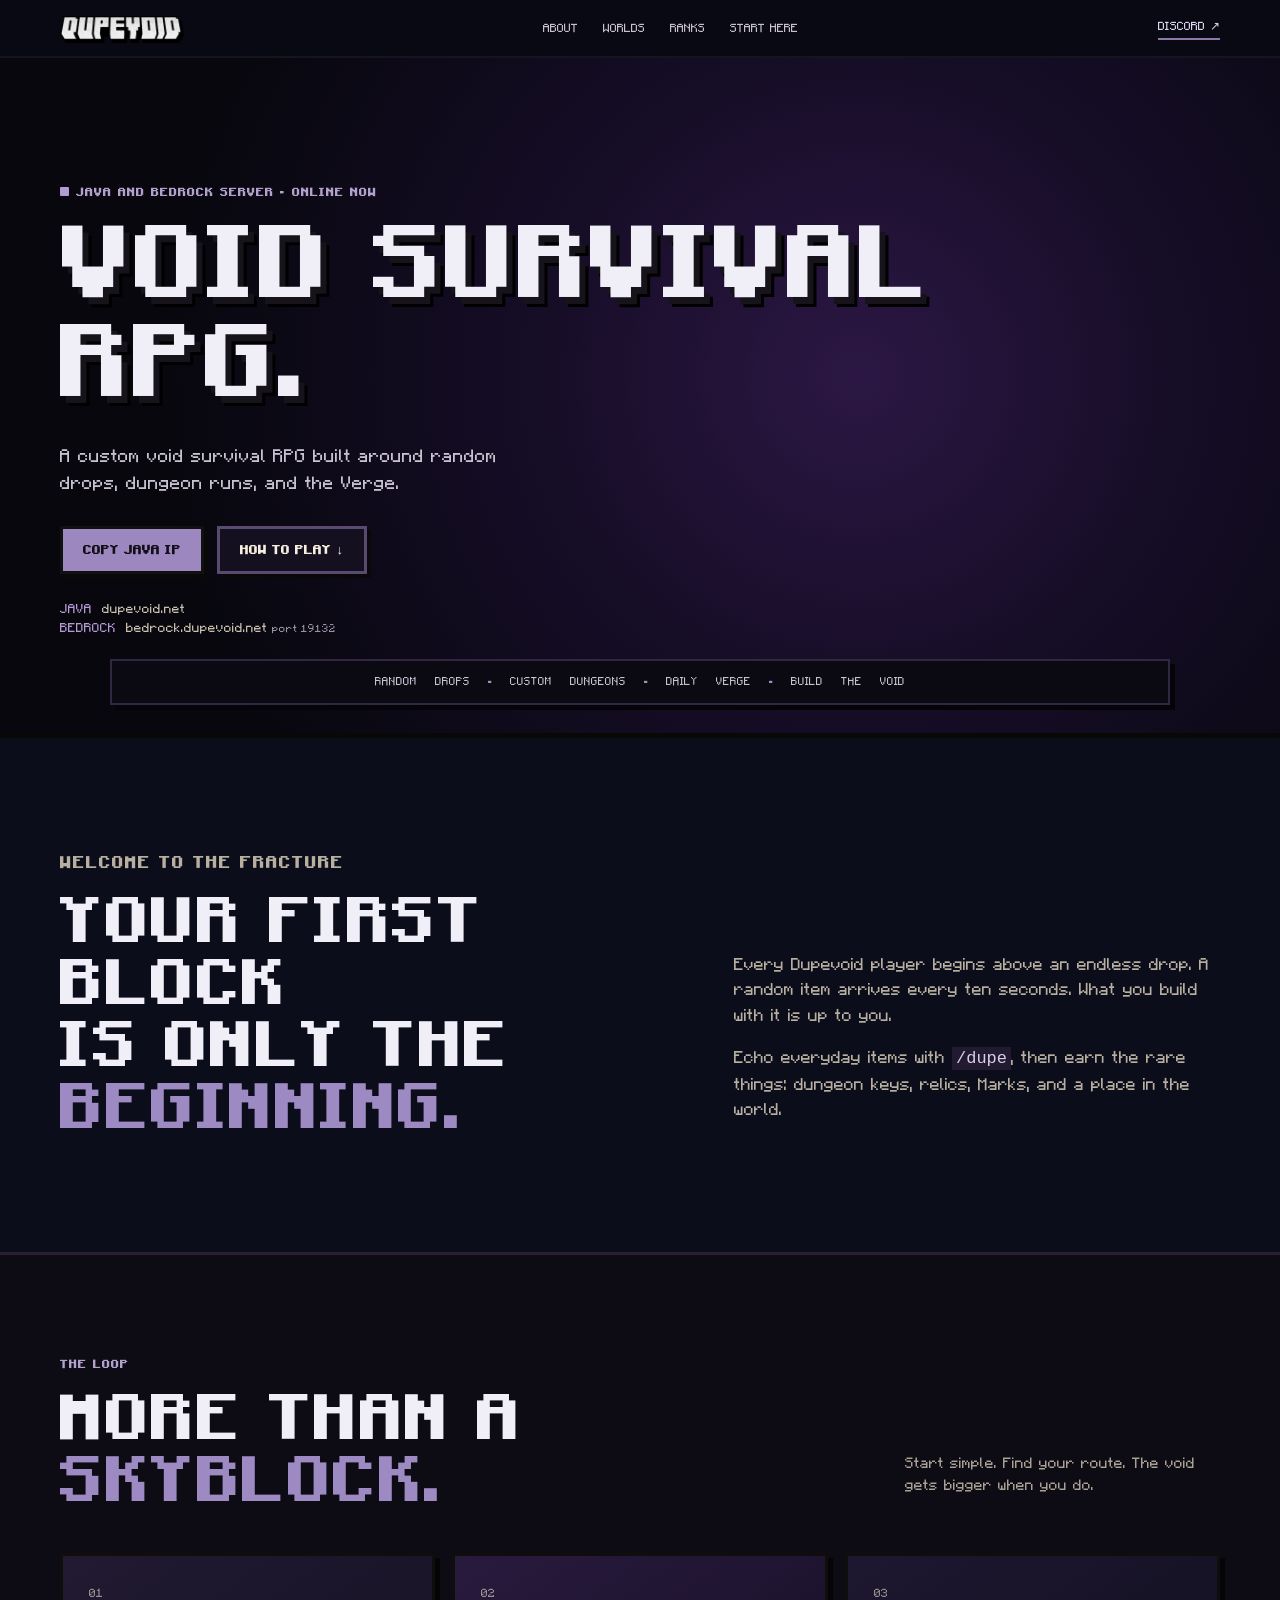
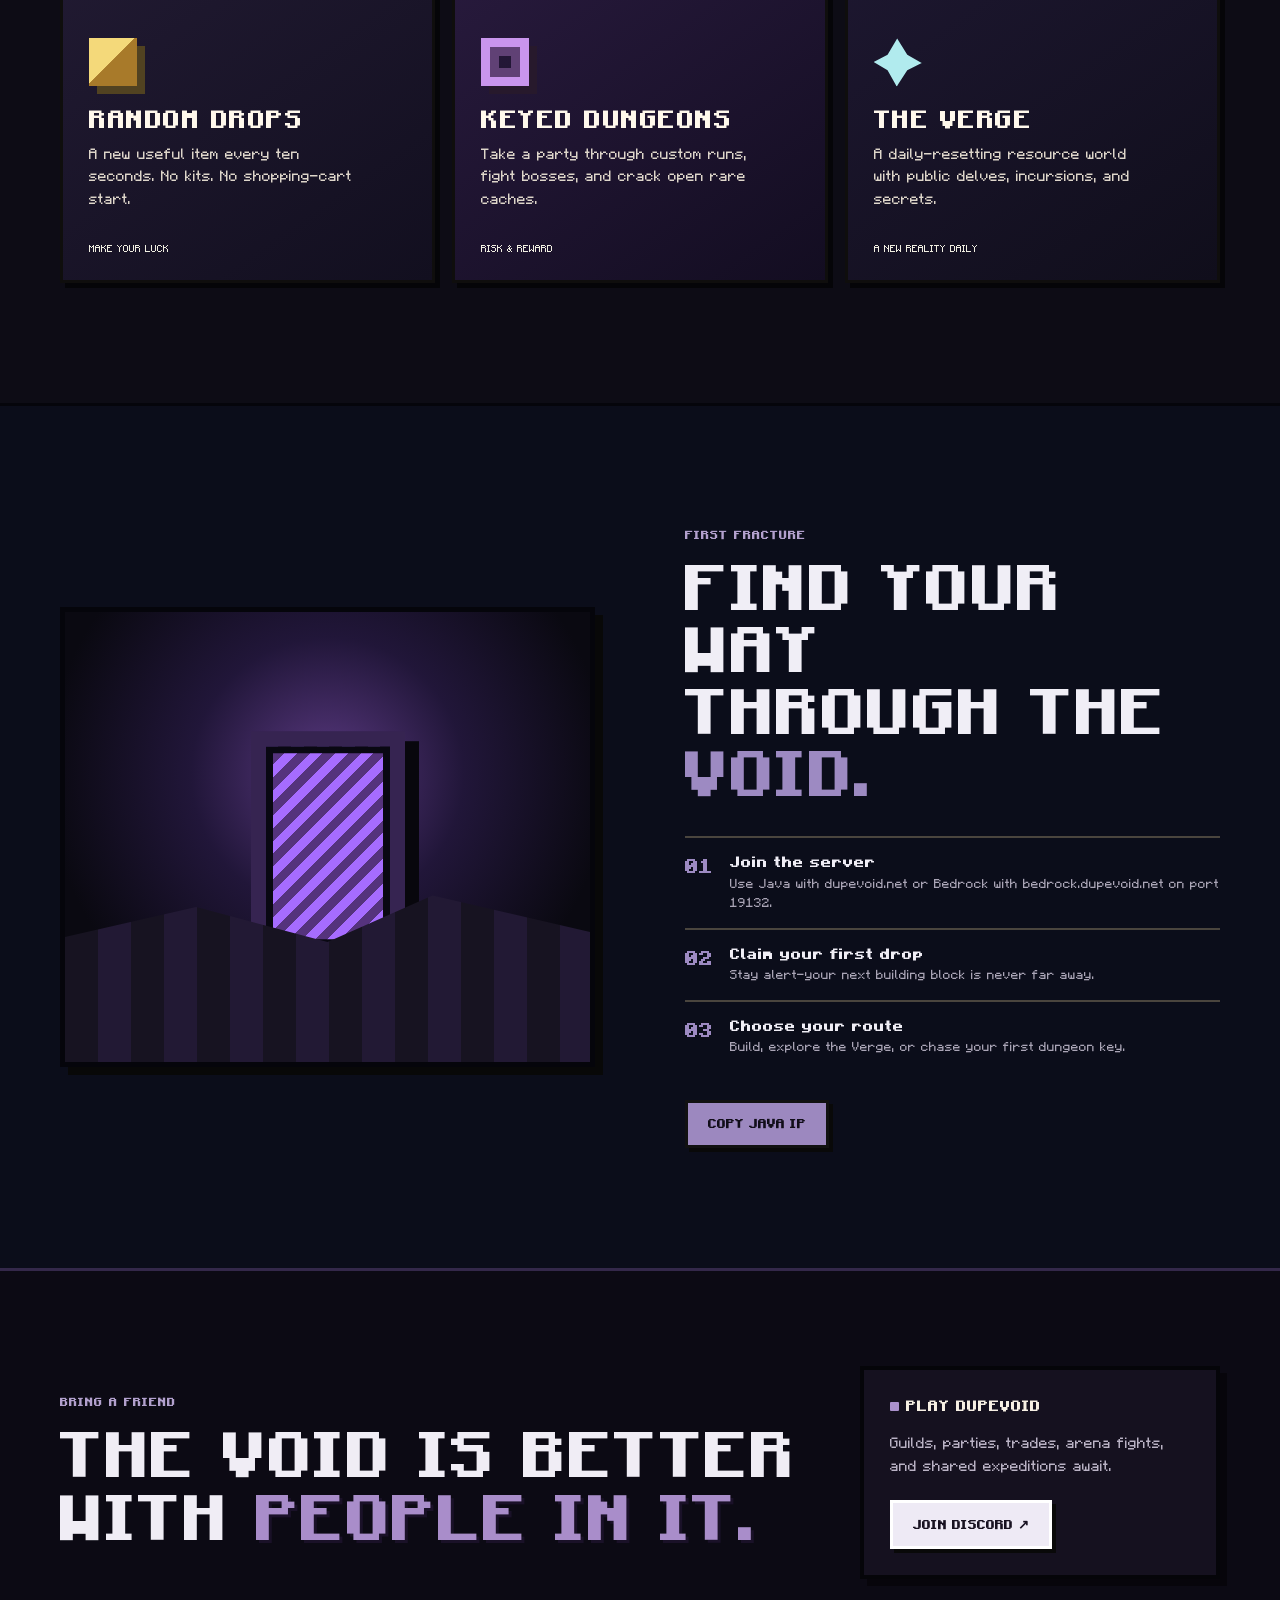
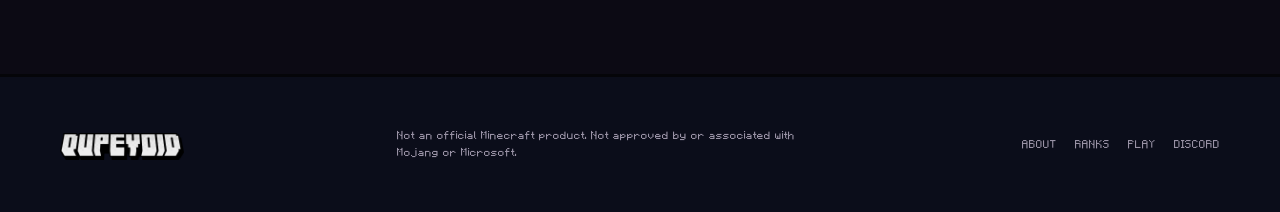
==== commit cfd01567: "Add Bedrock server support and update rank perks" ====
--- a/index.html
+++ b/index.html
@@ -29,10 +29,10 @@
   /* Void palette override */
   :root{--ink:#080912;--ash:#e8eaff;--muted:#a5a9c4;--lime:#9383ff;--mint:#aeeaff;--violet:#bd77ff}body{background:#0b0d1a}.topbar{background:#0d1020;border-bottom-color:#03040a}.hero{background:radial-gradient(ellipse at 68% 40%,#46226c 0,#1e1641 35%,#090914 73%)}.hero:before{opacity:.9;background-image:radial-gradient(circle at 16% 26%,#7ad7ff 0 1px,transparent 2px),radial-gradient(circle at 78% 20%,#c28cff 0 1px,transparent 2px),radial-gradient(circle at 88% 64%,#7b7cff 0 1px,transparent 2px),linear-gradient(135deg,#ffffff08 12%,transparent 12.5%,transparent 87%,#ffffff08 87.5%);background-size:93px 109px,137px 131px,121px 117px,42px 73px}.block{background:#70cfff;box-shadow:4px 4px #3e3390}.island{background:#2a235a;box-shadow:0 8px #120e2d,14px 5px #1b1642,-10px 5px #1b1642}.systems{background:#101124;border-top-color:#4d4679;border-bottom-color:#05050b}.drops{background:linear-gradient(145deg,#253f84,#17245a)}.dungeon{background:linear-gradient(145deg,#5a3188,#2d174f)}.verge{background:linear-gradient(145deg,#174269,#10233f)}.journey-art{background:radial-gradient(circle at 52% 35%,#7d58e8 0,#262264 30%,#0a1023 71%);border-color:#05050b}.ground{background:repeating-linear-gradient(90deg,#1d2b57 0 33px,#312466 33px 66px)}.portal{border-color:#211943;box-shadow:inset 0 0 0 7px #070812,14px 10px #100d26}.community{background:linear-gradient(115deg,#203d9a,#5a2993);color:#eef0ff;border-top-color:#b6a4ff}.community h2{color:#f2f4ff}.community h2 span{color:#aeeaff;text-shadow:3px 3px #29398d}.community-card{background:#111329;border-color:#080914;box-shadow:7px 7px #27105a}.community-card p{color:#b9c0de}.online-dot{background:#70dfff}.light{background:#c9edff;color:#11142a;border-color:#f4fbff}.dark{background:#201a45;border-color:#7168b5}.intro code{color:#bcb5ff;background:#201b44}.hero-strip{background:#070812;border-top-color:#443d72}.footer{color:#9297bb}
   /* Final visual restraint pass */
-  :root{--ink:#07070d;--ash:#f0eef6;--muted:#aaa5b6;--lime:#9d8ac2;--mint:#e7e1f2;--violet:#9176b5}.topbar{height:58px;background:#090913;border-bottom:2px solid #171421}.brand img{width:122px;height:39px}nav{gap:25px;color:#c7c0d1}.discord-link{color:#ddd5eb;border-bottom-color:#8c78aa}.hero{min-height:680px;background:radial-gradient(circle at 67% 47%,#2c1744 0,#160d27 34%,#07070d 76%)}.hero:before{display:none}.hero-content{padding-top:125px}.float{display:none}.eyebrow,.section-kicker{color:#b2a0cd}.pulse{background:#b19bd6;box-shadow:none}.hero-copy{color:#c8c2d0}.hero h1{font-size:0}.hero h1:after{content:"VOID SURVIVAL\A RPG.";white-space:pre;font:800 clamp(52px,8vw,112px)/.97 Mine,monospace;color:#f0eef6;text-shadow:6px 7px #16131b,9px 10px #000}.hero h1 em{color:inherit}.hero-strip{bottom:28px;left:50%;width:min(1060px,calc(100% - 48px));transform:translateX(-50%);border:2px solid #322742;background:#0b0a12;padding:13px 18px;box-shadow:5px 5px #050509;color:#c8c1d3}.hero-strip b{color:#a58bc9}.button.green{background:#9c88bf;color:#110d19}.button.dark{background:#151020;border-color:#5b4a70}.server-address span{color:#b49bd6}.systems{background:#0d0c15;border-top-color:#272031}.drops{background:linear-gradient(145deg,#211a32,#120f1f)}.dungeon{background:linear-gradient(145deg,#281a3d,#130d21)}.verge{background:linear-gradient(145deg,#1d1730,#100e1b)}.feature-card{box-shadow:5px 5px #050508}.intro code{color:#d9cfeb;background:#211a30}.journey-art{background:radial-gradient(circle at 50% 36%,#5a3981 0,#211639 35%,#0a0911 72%)}.ground{background:repeating-linear-gradient(90deg,#171321 0 33px,#221934 33px 66px)}.portal{border-color:#362451;box-shadow:inset 0 0 0 7px #090812,14px 10px #08070d}.community{background:#0c0a14;color:#eeeaf5;border-top:3px solid #34284a;border-bottom:3px solid #050509}.community h2{color:#f0edf5}.community h2 span{color:#a98dca;text-shadow:3px 3px #1a1128}.community-card{background:#15111f;border-color:#050509;box-shadow:7px 7px #07050b}.community-card p{color:#bab3c5}.online-dot{background:#aa91cc;box-shadow:none}.light{background:#eeeaf5;color:#171120;border-color:#fff}.footer{color:#9992a5}@media(max-width:720px){.topbar{height:54px}.brand img{width:108px;height:34px}.hero{min-height:640px}.hero-content{padding-top:90px}.hero-strip{bottom:20px;width:calc(100% - 32px)}}
+  :root{--ink:#07070d;--ash:#f0eef6;--muted:#aaa5b6;--lime:#9d8ac2;--mint:#e7e1f2;--violet:#9176b5}.topbar{height:58px;background:#090913;border-bottom:2px solid #171421}.brand img{width:122px;height:39px}nav{gap:25px;color:#c7c0d1}.discord-link{color:#ddd5eb;border-bottom-color:#8c78aa}.hero{min-height:680px;background:radial-gradient(circle at 67% 47%,#2c1744 0,#160d27 34%,#07070d 76%)}.hero:before{display:none}.hero-content{padding-top:125px}.float{display:none}.eyebrow,.section-kicker{color:#b2a0cd}.pulse{background:#b19bd6;box-shadow:none}.hero-copy{color:#c8c2d0}.hero h1{font-size:0}.hero h1:after{content:"VOID SURVIVAL\A RPG.";white-space:pre;font:800 clamp(52px,8vw,112px)/.97 Mine,monospace;color:#f0eef6;text-shadow:6px 7px #16131b,9px 10px #000}.hero h1 em{color:inherit}.hero-strip{bottom:28px;left:50%;width:min(1060px,calc(100% - 48px));transform:translateX(-50%);border:2px solid #322742;background:#0b0a12;padding:13px 18px;box-shadow:5px 5px #050509;color:#c8c1d3}.hero-strip b{color:#a58bc9}.button.green{background:#9c88bf;color:#110d19}.button.dark{background:#151020;border-color:#5b4a70}.server-address span{color:#b49bd6}.server-address small{color:#9992a5}.systems{background:#0d0c15;border-top-color:#272031}.drops{background:linear-gradient(145deg,#211a32,#120f1f)}.dungeon{background:linear-gradient(145deg,#281a3d,#130d21)}.verge{background:linear-gradient(145deg,#1d1730,#100e1b)}.feature-card{box-shadow:5px 5px #050508}.intro code{color:#d9cfeb;background:#211a30}.journey-art{background:radial-gradient(circle at 50% 36%,#5a3981 0,#211639 35%,#0a0911 72%)}.ground{background:repeating-linear-gradient(90deg,#171321 0 33px,#221934 33px 66px)}.portal{border-color:#362451;box-shadow:inset 0 0 0 7px #090812,14px 10px #08070d}.community{background:#0c0a14;color:#eeeaf5;border-top:3px solid #34284a;border-bottom:3px solid #050509}.community h2{color:#f0edf5}.community h2 span{color:#a98dca;text-shadow:3px 3px #1a1128}.community-card{background:#15111f;border-color:#050509;box-shadow:7px 7px #07050b}.community-card p{color:#bab3c5}.online-dot{background:#aa91cc;box-shadow:none}.light{background:#eeeaf5;color:#171120;border-color:#fff}.footer{color:#9992a5}@media(max-width:720px){.topbar{height:54px}.brand img{width:108px;height:34px}.hero{min-height:640px}.hero-content{padding-top:90px}.hero-strip{bottom:20px;width:calc(100% - 32px)}}
   </style>
   <script type="application/ld+json">
-{"@context":"https://schema.org","@type":"VideoGame","name":"Dupevoid","url":"https://dupevoid.net/","description":"A custom Minecraft void survival RPG with random drops, dungeon runs, and a daily resource world.","gamePlatform":"Minecraft Java Edition","genre":["Survival game","Role-playing game"],"applicationCategory":"Game"}
+{"@context":"https://schema.org","@type":"VideoGame","name":"Dupevoid","url":"https://dupevoid.net/","description":"A custom Minecraft void survival RPG with random drops, dungeon runs, and a daily resource world.","gamePlatform":["Minecraft Java Edition","Minecraft Bedrock Edition"],"genre":["Survival game","Role-playing game"],"applicationCategory":"Game"}
   </script>
 </head>
 
@@ -46,7 +46,7 @@
   <main>
     <section class="hero" id="top">
       <div class="hero-content shell">
-        <p class="eyebrow"><span class="pulse"></span>Java server &middot; Online now</p>
+        <p class="eyebrow"><span class="pulse"></span>Java and Bedrock server &middot; Online now</p>
 
         <h1>VOID SURVIVAL<br>
         <em>RPG.</em></h1>
@@ -54,10 +54,10 @@
         <p class="hero-copy">A custom void survival RPG built around random drops, dungeon runs, and the Verge.</p>
 
         <div class="hero-actions">
-          <button class="button green copy">Copy server IP</button><a class="button dark" href="#begin">How to play &darr;</a>
+          <button class="button green copy">Copy Java IP</button><a class="button dark" href="#begin">How to play &darr;</a>
         </div>
 
-        <p class="server-address"><span>PLAY</span>dupevoid.net</p>
+        <p class="server-address"><span>JAVA</span>dupevoid.net<br><span>BEDROCK</span>bedrock.dupevoid.net <small>port 19132</small></p>
       </div>
 
       <div class="hero-strip">
@@ -141,12 +141,12 @@
         THROUGH THE <span>VOID.</span></h2>
 
         <ol>
-          <li><strong>01</strong><span><b>Join the server</b><small>Use Java Edition and connect with dupevoid.net.</small></span></li>
+          <li><strong>01</strong><span><b>Join the server</b><small>Use Java with dupevoid.net or Bedrock with bedrock.dupevoid.net on port 19132.</small></span></li>
 
           <li><strong>02</strong><span><b>Claim your first drop</b><small>Stay alert&mdash;your next building block is never far away.</small></span></li>
 
           <li><strong>03</strong><span><b>Choose your route</b><small>Build, explore the Verge, or chase your first dungeon key.</small></span></li>
-        </ol><button class="button green copy">Copy server IP</button>
+        </ol><button class="button green copy">Copy Java IP</button>
       </div>
     </section>
 
